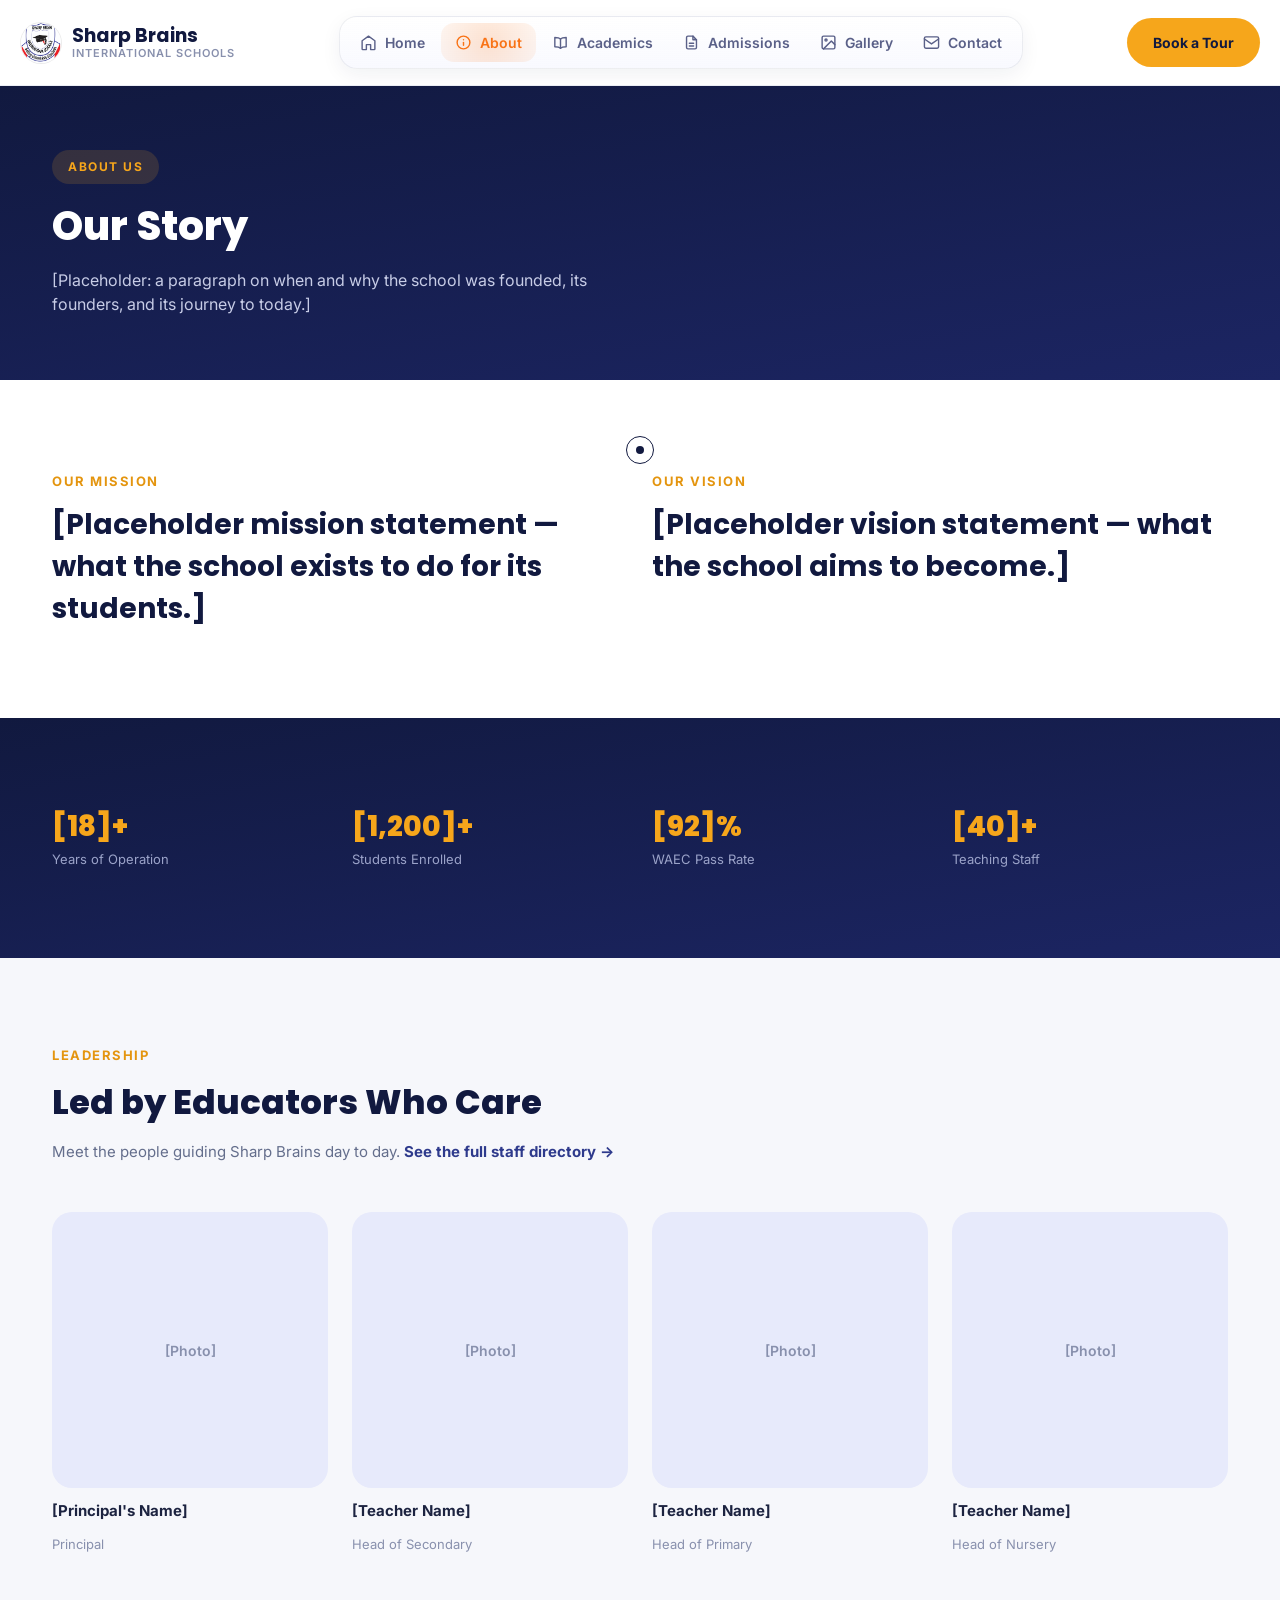
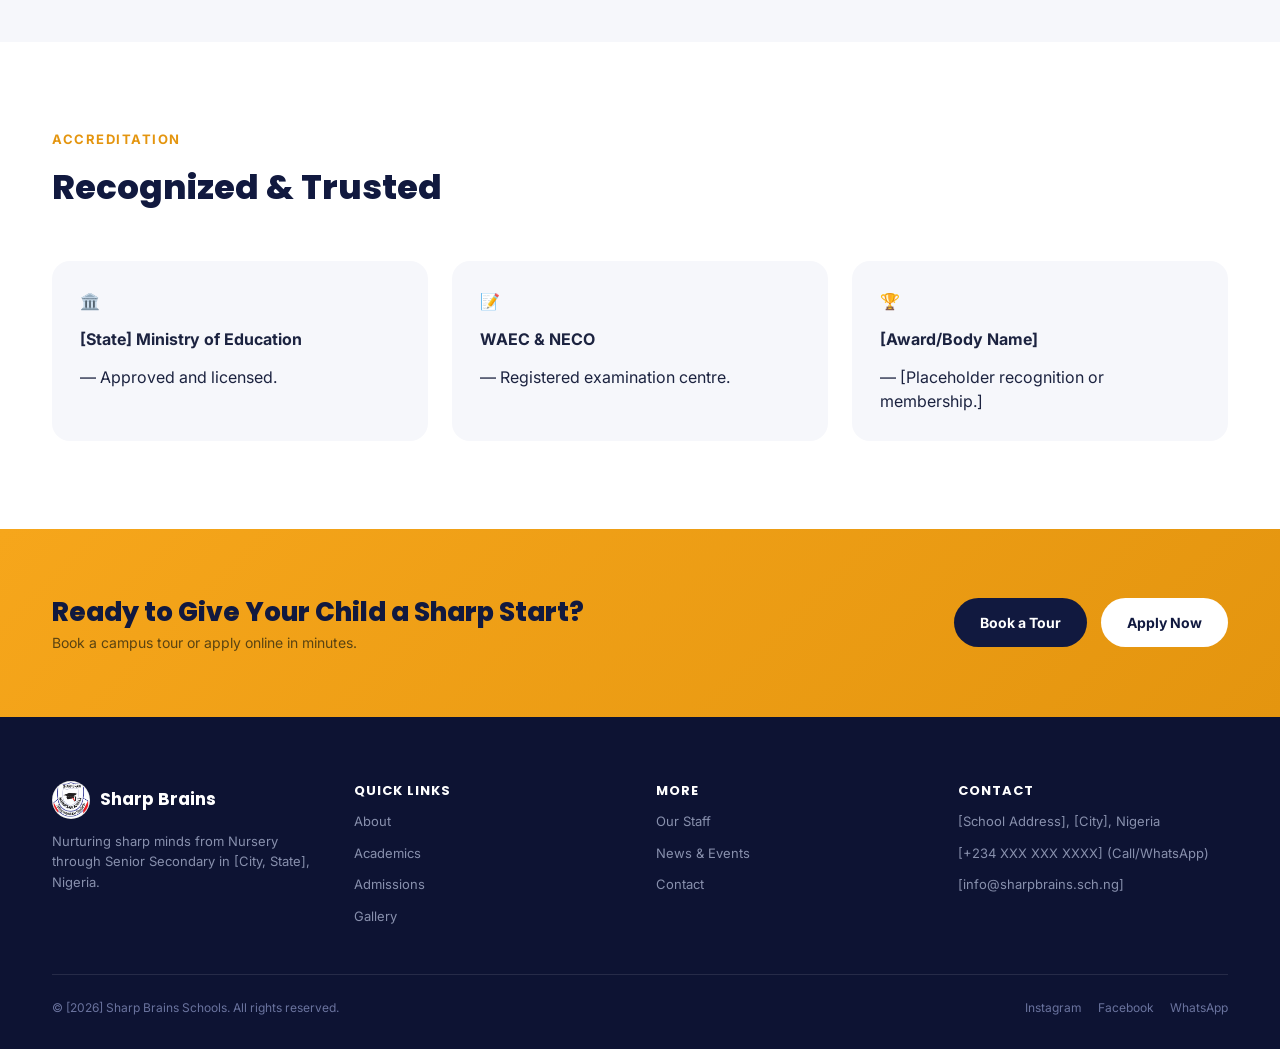
==== about.html @ 054ad172 "Add site-wide custom cursor follower (dot + lagging ring that grows over links/buttons/images/inputs" ====
<!doctype html>
<html lang="en">
<head>
<meta charset="utf-8">
<meta name="viewport" content="width=device-width, initial-scale=1">
<title>About Us | Sharp Brains Schools</title>
<meta name="description" content="The story, mission, and leadership of Sharp Brains Schools.">
<link rel="preconnect" href="https://fonts.googleapis.com">
<link rel="stylesheet" href="https://fonts.googleapis.com/css2?family=Poppins:wght@600;700;800&family=Inter:wght@400;500;600;700&display=swap">
<link rel="stylesheet" href="assets/styles.css">
</head>
<body>
<header class="site-header">
  <div class="container nav-row">
    <a href="index.html" class="brand">
      <img src="assets/logo.jpg" alt="Sharp Brain International Schools logo" class="brand-mark">
      <div class="brand-text">
        <span class="name">Sharp Brains</span>
        <span class="sub">INTERNATIONAL SCHOOLS</span>
      </div>
    </a>
    <button class="nav-toggle" aria-label="Toggle menu">&#9776;</button>
    <nav class="nav-links glow-nav">
        <a href="index.html" class="glow-link" style="--glow:radial-gradient(circle, #3B82F633 0%, #3B82F614 50%, transparent 100%);--accent:#3B82F6;"><svg class="nav-icon" viewBox="0 0 24 24" fill="none" stroke="currentColor" stroke-width="2" stroke-linecap="round" stroke-linejoin="round"><path d="M3 9.5 12 3l9 6.5V21a1 1 0 0 1-1 1h-5v-7H9v7H4a1 1 0 0 1-1-1V9.5Z"/></svg><span>Home</span></a>
        <a href="about.html" class="glow-link active" style="--glow:radial-gradient(circle, #F9731633 0%, #F9731614 50%, transparent 100%);--accent:#F97316;"><svg class="nav-icon" viewBox="0 0 24 24" fill="none" stroke="currentColor" stroke-width="2" stroke-linecap="round" stroke-linejoin="round"><circle cx="12" cy="12" r="9"/><path d="M12 16v-4"/><path d="M12 8h.01"/></svg><span>About</span></a>
        <a href="academics.html" class="glow-link" style="--glow:radial-gradient(circle, #22C55E33 0%, #22C55E14 50%, transparent 100%);--accent:#22C55E;"><svg class="nav-icon" viewBox="0 0 24 24" fill="none" stroke="currentColor" stroke-width="2" stroke-linecap="round" stroke-linejoin="round"><path d="M12 7c-2-2-5-2-8-2v13c3 0 6 0 8 2 2-2 5-2 8-2V5c-3 0-6 0-8 2Z"/><path d="M12 7v13"/></svg><span>Academics</span></a>
        <a href="admissions.html" class="glow-link" style="--glow:radial-gradient(circle, #EF444433 0%, #EF444414 50%, transparent 100%);--accent:#EF4444;"><svg class="nav-icon" viewBox="0 0 24 24" fill="none" stroke="currentColor" stroke-width="2" stroke-linecap="round" stroke-linejoin="round"><path d="M14 3H7a2 2 0 0 0-2 2v14a2 2 0 0 0 2 2h10a2 2 0 0 0 2-2V8l-5-5Z"/><path d="M14 3v5h5"/><path d="M9 13h6"/><path d="M9 17h6"/></svg><span>Admissions</span></a>
        <a href="gallery.html" class="glow-link" style="--glow:radial-gradient(circle, #8B5CF633 0%, #8B5CF614 50%, transparent 100%);--accent:#8B5CF6;"><svg class="nav-icon" viewBox="0 0 24 24" fill="none" stroke="currentColor" stroke-width="2" stroke-linecap="round" stroke-linejoin="round"><rect x="3" y="3" width="18" height="18" rx="2"/><circle cx="8.5" cy="8.5" r="1.5"/><path d="m21 15-5-5L5 21"/></svg><span>Gallery</span></a>
        <a href="contact.html" class="glow-link" style="--glow:radial-gradient(circle, #06B6D433 0%, #06B6D414 50%, transparent 100%);--accent:#06B6D4;"><svg class="nav-icon" viewBox="0 0 24 24" fill="none" stroke="currentColor" stroke-width="2" stroke-linecap="round" stroke-linejoin="round"><rect x="2" y="4" width="20" height="16" rx="2"/><path d="m2 7 10 7 10-7"/></svg><span>Contact</span></a>
    </nav>
    <a href="admissions.html" class="btn btn-amber">Book a Tour</a>
  </div>
</header>

<section class="page-banner">
  <div class="container">
    <span class="eyebrow">ABOUT US</span>
    <h1 style="color:#fff;font-size:40px;font-weight:800;padding-top:12px;">Our Story</h1>
    <p style="color:#C7CCE6;max-width:560px;padding-top:12px;font-size:16px;">[Placeholder: a paragraph on when and why the school was founded, its founders, and its journey to today.]</p>
  </div>
</section>

<section class="section">
  <div class="container grid grid-2">
    <div>
      <span class="eyebrow-dark">OUR MISSION</span>
      <h2 style="font-size:28px;padding-top:12px;">[Placeholder mission statement &mdash; what the school exists to do for its students.]</h2>
    </div>
    <div>
      <span class="eyebrow-dark">OUR VISION</span>
      <h2 style="font-size:28px;padding-top:12px;">[Placeholder vision statement &mdash; what the school aims to become.]</h2>
    </div>
  </div>
</section>

<section class="section section-dark">
  <div class="container grid grid-4">
    <div class="stat"><span class="num">[18]+</span><span class="label">Years of Operation</span></div>
    <div class="stat"><span class="num">[1,200]+</span><span class="label">Students Enrolled</span></div>
    <div class="stat"><span class="num">[92]%</span><span class="label">WAEC Pass Rate</span></div>
    <div class="stat"><span class="num">[40]+</span><span class="label">Teaching Staff</span></div>
  </div>
</section>

<section class="section section-alt">
  <div class="container">
    <div class="section-head">
      <span class="eyebrow-dark">LEADERSHIP</span>
      <h2>Led by Educators Who Care</h2>
      <p class="muted">Meet the people guiding Sharp Brains day to day. <a href="staff.html" style="color:var(--indigo);font-weight:700;">See the full staff directory &rarr;</a></p>
    </div>
    <div class="grid grid-4">
      <div style="display:flex;flex-direction:column;gap:12px;">
        <div class="placeholder-block light" style="aspect-ratio:1/1;">[Photo]</div>
        <p style="font-weight:700;font-size:15px;">[Principal's Name]</p>
        <p style="font-size:13px;color:var(--muted-2);">Principal</p>
      </div>
      <div style="display:flex;flex-direction:column;gap:12px;">
        <div class="placeholder-block light" style="aspect-ratio:1/1;">[Photo]</div>
        <p style="font-weight:700;font-size:15px;">[Teacher Name]</p>
        <p style="font-size:13px;color:var(--muted-2);">Head of Secondary</p>
      </div>
      <div style="display:flex;flex-direction:column;gap:12px;">
        <div class="placeholder-block light" style="aspect-ratio:1/1;">[Photo]</div>
        <p style="font-weight:700;font-size:15px;">[Teacher Name]</p>
        <p style="font-size:13px;color:var(--muted-2);">Head of Primary</p>
      </div>
      <div style="display:flex;flex-direction:column;gap:12px;">
        <div class="placeholder-block light" style="aspect-ratio:1/1;">[Photo]</div>
        <p style="font-weight:700;font-size:15px;">[Teacher Name]</p>
        <p style="font-size:13px;color:var(--muted-2);">Head of Nursery</p>
      </div>
    </div>
  </div>
</section>

<section class="section">
  <div class="container">
    <div class="section-head">
      <span class="eyebrow-dark">ACCREDITATION</span>
      <h2>Recognized &amp; Trusted</h2>
    </div>
    <div class="grid grid-3">
      <div class="card sm">&#127963;&#65039; <strong>[State] Ministry of Education</strong> &mdash; Approved and licensed.</div>
      <div class="card sm">&#128221; <strong>WAEC &amp; NECO</strong> &mdash; Registered examination centre.</div>
      <div class="card sm">&#127942; <strong>[Award/Body Name]</strong> &mdash; [Placeholder recognition or membership.]</div>
    </div>
  </div>
</section>
<section class="cta-band">
  <div class="container cta-band-inner">
    <div>
      <h2>Ready to Give Your Child a Sharp Start?</h2>
      <p>Book a campus tour or apply online in minutes.</p>
    </div>
    <div class="cta-buttons">
      <a href="contact.html" class="btn btn-navy">Book a Tour</a>
      <a href="admissions.html" class="btn btn-white">Apply Now</a>
    </div>
  </div>
</section>

<footer class="site-footer">
  <div class="container">
    <div class="footer-cols">
      <div class="footer-col">
        <div class="brand">
          <img src="assets/logo.jpg" alt="Sharp Brain International Schools logo" class="brand-mark" style="width:38px;height:38px;">
          <span style="font-family:'Poppins';font-weight:700;font-size:17px;color:#fff;">Sharp Brains</span>
        </div>
        <p style="font-size:13px;line-height:1.6;color:#8890AD;">Nurturing sharp minds from Nursery through Senior Secondary in [City, State], Nigeria.</p>
      </div>
      <div class="footer-col">
        <h4>QUICK LINKS</h4>
        <a href="about.html">About</a>
        <a href="academics.html">Academics</a>
        <a href="admissions.html">Admissions</a>
        <a href="gallery.html">Gallery</a>
      </div>
      <div class="footer-col">
        <h4>MORE</h4>
        <a href="staff.html">Our Staff</a>
        <a href="news.html">News &amp; Events</a>
        <a href="contact.html">Contact</a>
      </div>
      <div class="footer-col">
        <h4>CONTACT</h4>
        <span>[School Address], [City], Nigeria</span>
        <span>[+234 XXX XXX XXXX] (Call/WhatsApp)</span>
        <span>[info@sharpbrains.sch.ng]</span>
      </div>
    </div>
    <div class="footer-bottom">
      <span>&copy; [2026] Sharp Brains Schools. All rights reserved.</span>
      <div class="social-row">
        <span>Instagram</span>
        <span>Facebook</span>
        <span>WhatsApp</span>
      </div>
    </div>
  </div>
</footer>
<script src="assets/main.js"></script>
<script src="assets/cursor-follower.js"></script>
</body>
</html>
---- assets/styles.css ----
/* Sharp Brains Schools — shared styles */

:root {
  --navy: #11193F;
  --navy-2: #1C2563;
  --indigo: #2E3A8C;
  --indigo-light: #3F4FB0;
  --amber: #F6A61B;
  --amber-dark: #E4950F;
  --bg: #FFFFFF;
  --bg-alt: #F6F7FB;
  --border: #ECEEF5;
  --text: #1C2340;
  --muted: #646E8C;
  --muted-2: #8890AD;
  --radius: 18px;
}

* { box-sizing: border-box; }

body {
  margin: 0;
  font-family: 'Inter', system-ui, -apple-system, sans-serif;
  color: var(--text);
  background: var(--bg);
  line-height: 1.5;
}

h1, h2, h3, h4 {
  font-family: 'Poppins', system-ui, sans-serif;
  margin: 0;
  color: var(--navy);
}

a { text-decoration: none; color: inherit; }
img { max-width: 100%; display: block; }
p { margin: 0; }
ul { margin: 0; padding: 0; list-style: none; }

.container {
  max-width: 1240px;
  margin: 0 auto;
  padding: 0 32px;
}

/* ---------- Header / Nav ---------- */

.site-header {
  position: sticky;
  top: 0;
  z-index: 50;
  background: rgba(255,255,255,0.97);
  backdrop-filter: blur(6px);
  border-bottom: 1px solid var(--border);
}

.nav-row {
  display: flex;
  align-items: center;
  justify-content: space-between;
  gap: 24px;
  padding: 16px 0;
  flex-wrap: wrap;
}

.brand { display: flex; align-items: center; gap: 10px; }

.brand-mark {
  width: 42px; height: 42px; border-radius: 50%;
  background: #fff;
  display: flex; align-items: center; justify-content: center;
  color: #fff; font-family: 'Poppins'; font-weight: 800; font-size: 17px;
  flex-shrink: 0;
  object-fit: cover;
  border: 1px solid rgba(0,0,0,0.08);
}

.brand-text { display: flex; flex-direction: column; line-height: 1.1; }
.brand-text .name { font-family: 'Poppins'; font-weight: 700; font-size: 19px; color: var(--navy); }
.brand-text .sub { font-size: 11px; letter-spacing: 1px; color: var(--muted-2); font-weight: 600; }

.nav-links { display: flex; gap: 24px; flex-wrap: wrap; }

/* ---------- Glow nav menu ---------- */

.glow-nav {
  gap: 2px;
  padding: 6px;
  border-radius: 18px;
  background: linear-gradient(180deg, rgba(255,255,255,0.9), rgba(246,247,255,0.7));
  border: 1px solid rgba(23,28,64,0.07);
  box-shadow: 0 6px 20px rgba(23,28,64,0.06);
}

.glow-link {
  position: relative;
  display: flex;
  align-items: center;
  gap: 8px;
  padding: 9px 14px;
  border-radius: 13px;
  font-weight: 600;
  font-size: 14px;
  color: #5A6088;
  text-decoration: none;
  overflow: hidden;
  isolation: isolate;
  transition: color 0.3s ease;
}

.glow-link .nav-icon {
  width: 17px;
  height: 17px;
  flex-shrink: 0;
  transition: color 0.3s ease;
}

.glow-link::before {
  content: "";
  position: absolute;
  inset: -40%;
  z-index: -1;
  background: var(--glow);
  opacity: 0;
  transform: scale(0.6);
  border-radius: inherit;
  transition: opacity 0.4s cubic-bezier(0.4, 0, 0.2, 1), transform 0.4s cubic-bezier(0.4, 0, 0.2, 1);
}

.glow-link:hover,
.glow-link.active { color: var(--accent); }
.glow-link:hover::before,
.glow-link.active::before { opacity: 1; transform: scale(1); }

.nav-toggle { display: none; }

/* ---------- Buttons ---------- */

.btn {
  display: inline-flex; align-items: center; justify-content: center;
  padding: 14px 26px; border-radius: 999px; font-weight: 700; font-size: 14px;
  white-space: nowrap; border: none; cursor: pointer; font-family: 'Inter';
}
.btn-amber { background: var(--amber); color: var(--navy); }
.btn-amber:hover { background: var(--amber-dark); }
.btn-navy { background: var(--navy); color: #fff; }
.btn-navy:hover { background: var(--navy-2); }
.btn-white { background: #fff; color: var(--navy); }
.btn-outline-light { border: 1px solid rgba(255,255,255,0.3); color: #fff; }
.btn-outline-light:hover { background: rgba(255,255,255,0.12); }
.btn-sm { padding: 10px 20px; font-size: 13px; }

/* ---------- Hero / page banners ---------- */

.hero {
  background: linear-gradient(170deg, var(--navy) 0%, var(--navy-2) 65%, #22296E 100%);
  color: #fff;
  padding: 88px 0 64px;
}

.page-banner {
  background: linear-gradient(170deg, var(--navy) 0%, var(--navy-2) 100%);
  color: #fff;
  padding: 64px 0;
}

.eyebrow {
  display: inline-flex; width: fit-content; padding: 8px 16px; border-radius: 999px;
  background: rgba(246,166,27,0.15); color: var(--amber); font-weight: 700;
  font-size: 12px; letter-spacing: 1.5px;
}

.eyebrow-dark {
  font-weight: 700; font-size: 13px; letter-spacing: 1.5px; color: var(--amber-dark);
  display: inline-block;
}

.hero-flex { display: flex; flex-wrap: wrap; gap: 56px; align-items: center; }
.hero-copy { flex: 1 1 480px; min-width: 0; display: flex; flex-direction: column; gap: 22px; }
.hero-art { flex: 1 1 420px; min-width: 280px; display: flex; align-items: center; justify-content: center; }

.stat-row { display: flex; gap: 40px; flex-wrap: wrap; padding-top: 12px; }
.stat { display: flex; flex-direction: column; gap: 2px; }
.stat .num { font-family: 'Poppins'; font-weight: 800; font-size: 28px; color: var(--amber); }
.stat .label { font-size: 13px; color: #9BA3C9; }
.stat.on-light .num { color: var(--navy); }
.stat.on-light .label { color: var(--muted); }

.placeholder-block {
  display: flex; align-items: center; justify-content: center;
  color: rgba(255,255,255,0.65); font-weight: 600; font-size: 14px;
  background: linear-gradient(135deg, var(--indigo), var(--indigo-light));
  border: 1px solid rgba(255,255,255,0.15); border-radius: 20px;
}
.placeholder-block.light {
  background: #E7EAFB; color: var(--muted-2); border: none;
}

/* ---------- Sections ---------- */

.section { padding: 88px 0; }
.section-sm { padding: 56px 0; }
.section-alt { background: var(--bg-alt); }
.section-dark { background: linear-gradient(170deg, var(--navy), var(--navy-2)); color: #fff; }
.section-dark h2 { color: #fff; }
.section-dark .muted { color: #9BA3C9; }

.section-head { display: flex; flex-direction: column; gap: 12px; max-width: 640px; margin-bottom: 48px; }
.section-head.center { margin-left: auto; margin-right: auto; text-align: center; align-items: center; max-width: 640px; }
.section-head h2 { font-size: 34px; font-weight: 800; }
.muted { color: var(--muted); font-size: 15px; line-height: 1.6; }

/* ---------- Grids & cards ---------- */

.grid { display: grid; gap: 24px; }
.grid-2 { grid-template-columns: repeat(2, minmax(0, 1fr)); }
.grid-3 { grid-template-columns: repeat(3, minmax(0, 1fr)); }
.grid-4 { grid-template-columns: repeat(4, minmax(0, 1fr)); }

.card {
  background: #fff; border-radius: 20px; padding: 32px;
  display: flex; flex-direction: column; gap: 14px;
  border: 1px solid var(--border); transition: all 0.2s;
}
.card:hover { transform: translateY(-4px); box-shadow: 0 16px 32px rgba(17,25,63,0.1); }
.card.sm { padding: 28px; border-radius: 18px; border: none; background: var(--bg-alt); }
.card-icon {
  width: 48px; height: 48px; border-radius: 12px;
  display: flex; align-items: center; justify-content: center; font-size: 22px;
}

.tag {
  background: var(--bg-alt); padding: 8px 16px; border-radius: 999px;
  font-size: 13px; font-weight: 600; color: #353D5C; display: inline-block;
}

.pill-row { display: flex; flex-wrap: wrap; gap: 10px; padding-top: 8px; }

.stream-row {
  display: flex; gap: 14px; align-items: flex-start; border: 1px solid var(--border);
  border-radius: 14px; padding: 16px 18px;
}

/* ---------- Testimonials ---------- */

.stars { color: var(--amber); font-size: 18px; letter-spacing: 2px; }

/* ---------- Gallery ---------- */

.gallery-item { aspect-ratio: 1/1; border-radius: 14px; }

.video-card {
  border-radius: 16px;
  overflow: hidden;
  background: #000;
}
.video-card video {
  width: 100%;
  display: block;
  max-height: 460px;
  background: #000;
}

/* ---------- Forms ---------- */

.field { display: flex; flex-direction: column; gap: 6px; }
.field label { font-size: 13px; font-weight: 600; color: #353D5C; }
.field input, .field select, .field textarea {
  padding: 12px 14px; border-radius: 10px; border: 1px solid var(--border);
  font-family: 'Inter'; font-size: 14px; color: var(--text); background: #fff;
}
.field textarea { resize: vertical; min-height: 110px; }

/* ---------- Footer ---------- */

.site-footer { background: #0D1333; color: #C7CCE6; padding: 64px 0 32px; }
.site-footer h4 { font-size: 13px; font-weight: 700; letter-spacing: 1px; color: #fff; }
.site-footer a, .site-footer span { font-size: 13px; color: var(--muted-2); }
.footer-cols { display: grid; grid-template-columns: repeat(4, minmax(0, 1fr)); gap: 32px; }
.footer-col { display: flex; flex-direction: column; gap: 12px; }
.footer-bottom {
  border-top: 1px solid rgba(255,255,255,0.1); padding-top: 24px; margin-top: 48px;
  display: flex; flex-wrap: wrap; gap: 16px; justify-content: space-between;
}
.footer-bottom span { font-size: 12px; color: #6A739E; }
.social-row { display: flex; gap: 16px; }

/* ---------- Final CTA band ---------- */

.cta-band {
  background: linear-gradient(135deg, var(--amber), var(--amber-dark));
  padding: 64px 0;
}
.cta-band-inner { display: flex; flex-wrap: wrap; gap: 24px; align-items: center; justify-content: space-between; }
.cta-band h2 { font-size: 26px; font-weight: 800; color: var(--navy); }
.cta-band p { font-size: 14px; color: #5A4312; }
.cta-buttons { display: flex; gap: 14px; flex-wrap: wrap; }

/* ---------- Cursor follower (dot + lagging ring) ---------- */

@media (hover: hover) and (pointer: fine) {
  body.has-cursor-follower { cursor: none; }
  body.has-cursor-follower a,
  body.has-cursor-follower button,
  body.has-cursor-follower input,
  body.has-cursor-follower textarea,
  body.has-cursor-follower select { cursor: none; }
}

.cursor-follower { position: fixed; inset: 0; z-index: 9999; pointer-events: none; }
.cursor-dot {
  position: absolute; top: 0; left: 0;
  width: 8px; height: 8px; border-radius: 50%;
  background: var(--navy);
  transform: translate(-50%, -50%);
  will-change: left, top;
}
.cursor-ring {
  position: absolute; top: 0; left: 0;
  width: 28px; height: 28px; border-radius: 50%;
  border: 1.5px solid var(--navy);
  transform: translate(-50%, -50%);
  transition: width 0.3s, height 0.3s, border-color 0.3s;
  will-change: left, top;
}
.cursor-follower.is-hovering .cursor-ring { width: 44px; height: 44px; border-color: var(--amber); }

/* ---------- Liquid glass FAQ accordion (CSS port of a WebGL "water" component) ---------- */

.liquid-faq {
  --f-tint: rgba(255,255,255,0.6);
  --f-fg: var(--navy);
  --f-soft: var(--muted);
  --f-line: var(--border);
  position: relative;
  padding: 8px;
  border-radius: 28px;
  isolation: isolate;
}
.liquid-faq[data-tone="dark"] { --f-tint: rgba(17,25,63,0.45); --f-fg: #fff; --f-soft: #C7CCE6; --f-line: rgba(255,255,255,0.12); }

.liquid-faq::before {
  content: "";
  position: absolute; inset: 0; z-index: -2; border-radius: inherit;
  background: var(--f-tint);
  backdrop-filter: blur(14px) saturate(1.2);
  -webkit-backdrop-filter: blur(14px) saturate(1.2);
  box-shadow: inset 0 1px 1px rgba(255,255,255,0.8), inset 0 0 0 1px rgba(255,255,255,0.4),
    0 18px 44px -20px rgba(17,25,63,0.25), 0 2px 6px rgba(17,25,63,0.06);
}

.lf-pool {
  display: block;
  position: absolute; left: 8px; right: 8px; top: 0;
  height: 0; opacity: 0;
  border-radius: 20px; z-index: -1; pointer-events: none;
  transition: transform 0.5s cubic-bezier(0.3,1.3,0.4,1), height 0.5s cubic-bezier(0.25,0.9,0.3,1), opacity 0.35s;
  background: radial-gradient(120% 90% at 30% 0%, rgba(255,255,255,0.9), rgba(255,255,255,0) 55%), rgba(246,166,27,0.14);
  box-shadow: inset 0 1px 1px rgba(255,255,255,0.95), inset 0 -2px 8px rgba(246,166,27,0.25),
    inset 0 0 0 1px rgba(255,255,255,0.6), 0 8px 20px -10px rgba(228,149,15,0.35);
}

.lf-item { position: relative; z-index: 1; }
.lf-item + .lf-item::before { content: ""; position: absolute; left: 22px; right: 22px; top: 0; height: 1px; background: var(--f-line); transition: opacity 0.3s; }
.lf-item.is-open::before, .lf-item.is-open + .lf-item::before { opacity: 0; }

.lf-h { margin: 0; font: inherit; }
.lf-q {
  all: unset; box-sizing: border-box; display: flex; align-items: center; gap: 16px;
  width: 100%; min-height: 58px; padding: 14px 14px 14px 22px; border-radius: 20px; cursor: pointer;
  color: var(--f-fg); font-weight: 600; font-size: 15px; line-height: 1.35;
}
.lf-q:focus-visible { outline: 2px solid var(--amber); outline-offset: -2px; }
.lf-qt { flex: 1; min-width: 0; }

.lf-ico {
  position: relative; flex: none; width: 28px; height: 28px; border-radius: 50%; color: var(--navy);
  background: radial-gradient(120% 120% at 30% 15%, rgba(255,255,255,0.95), rgba(255,255,255,0) 60%), #fff;
  box-shadow: inset 0 1px 1px rgba(255,255,255,0.95), inset 0 0 0 1px rgba(17,25,63,0.07), 0 3px 8px -3px rgba(17,25,63,0.3);
  transition: transform 0.55s cubic-bezier(0.3,1.6,0.5,1), background 0.3s ease;
}
.lf-ico::before, .lf-ico::after {
  content: ""; position: absolute; left: 50%; top: 50%; width: 11px; height: 1.8px;
  margin: -0.9px 0 0 -5.5px; border-radius: 2px; background: currentColor;
  transition: transform 0.45s cubic-bezier(0.3,1.6,0.5,1);
}
.lf-ico::after { transform: rotate(90deg); }
.lf-item.is-open .lf-ico { transform: rotate(180deg); background: var(--amber); color: var(--navy); }
.lf-item.is-open .lf-ico::after { transform: rotate(90deg) scaleX(0); }
.lf-ico.lf-drip { animation: lfDrip 0.7s cubic-bezier(0.4,0,0.3,1); }
@keyframes lfDrip {
  0% { transform: translateY(0) scale(1); }
  25% { transform: translateY(-5px) scale(0.9,1.1); }
  50% { transform: translateY(2px) scale(1.18,0.84); }
  72% { transform: translateY(-1px) scale(0.96,1.04); }
  100% { transform: translateY(0) scale(1); }
}
.lf-item.is-open .lf-ico.lf-drip { animation: lfDripOpen 0.7s cubic-bezier(0.4,0,0.3,1); }
@keyframes lfDripOpen {
  0% { transform: rotate(180deg) translateY(0) scale(1); }
  25% { transform: rotate(180deg) translateY(-5px) scale(0.9,1.1); }
  50% { transform: rotate(180deg) translateY(2px) scale(1.18,0.84); }
  72% { transform: rotate(180deg) translateY(-1px) scale(0.96,1.04); }
  100% { transform: rotate(180deg) translateY(0) scale(1); }
}

.lf-panel { display: grid; grid-template-rows: 0fr; transition: grid-template-rows 0.5s cubic-bezier(0.25,0.9,0.3,1); }
.lf-item.is-open .lf-panel { grid-template-rows: 1fr; }
.lf-inner { min-height: 0; overflow: hidden; }
.lf-a {
  padding: 0 64px 22px 22px; color: var(--f-soft); font-size: 14px; line-height: 1.62;
  opacity: 0; transform: translateY(-6px); transition: opacity 0.25s, transform 0.4s;
}
.lf-item.is-open .lf-a { opacity: 1; transform: none; transition: opacity 0.4s 0.1s, transform 0.5s 0.06s cubic-bezier(0.25,0.9,0.3,1); }

@media (max-width: 520px) {
  .lf-q { padding-left: 18px; font-size: 14.5px; }
  .lf-a { padding: 0 18px 20px 18px; }
}
@media (prefers-reduced-motion: reduce) {
  .lf-panel, .lf-inner, .lf-a, .lf-ico, .lf-ico::before, .lf-ico::after, .lf-pool, .lf-item::before { transition: none !important; animation: none !important; }
}

/* ---------- Notched project card (image cover with a cut-out arrow corner) ---------- */

.notch-card {
  display: block;
  text-decoration: none;
  color: inherit;
  outline: none;
}
.notch-card:focus-visible { outline: 2px solid var(--amber); outline-offset: 6px; border-radius: 28px; }

.notch-cover {
  position: relative;
  aspect-ratio: 4 / 3;
  overflow: hidden;
  border-radius: 28px;
  background: var(--bg-alt);
}
.notch-cover img {
  position: absolute; inset: 0; width: 100%; height: 100%; object-fit: cover;
  transition: transform 0.5s ease;
}
.notch-card:hover .notch-cover img, .notch-card:focus-visible .notch-cover img { transform: scale(1.05); }

.notch-badge { position: absolute; inset-inline: 0; top: 14px; display: flex; justify-content: center; pointer-events: none; }
.notch-badge span {
  background: rgba(0,0,0,0.35); border: 1px solid rgba(255,255,255,0.4); color: #fff;
  font-size: 11px; font-weight: 600; padding: 5px 12px; border-radius: 999px; backdrop-filter: blur(6px);
}

.notch-cut { position: absolute; bottom: 0; right: 0; width: 80px; height: 80px; border-top-left-radius: 48px; background: #fff; }
.notch-fillet { position: absolute; width: 28px; height: 28px; }
.notch-fillet.a { bottom: 80px; right: 0; background: radial-gradient(circle at top left, transparent 27.5px, #fff 28px); }
.notch-fillet.b { bottom: 0; right: 80px; background: radial-gradient(circle at top left, transparent 27.5px, #fff 28px); }

.notch-arrow {
  position: absolute; bottom: 0; right: 0; width: 64px; height: 64px; border-radius: 50%;
  background: var(--bg-alt); color: var(--navy);
  display: flex; align-items: center; justify-content: center;
  transition: background 0.3s ease, color 0.3s ease, transform 0.3s ease;
}
.notch-arrow svg { width: 20px; height: 20px; transition: transform 0.3s ease; }
.notch-card:hover .notch-arrow, .notch-card:focus-visible .notch-arrow { background: var(--amber); color: var(--navy); transform: scale(1.06); }
.notch-card:hover .notch-arrow svg, .notch-card:focus-visible .notch-arrow svg { transform: translate(2px, -2px); }

.notch-card h3 { font-size: 20px; margin-top: 20px; }
.notch-card .notch-desc { font-size: 14px; margin-top: 8px; }
.notch-tags { display: flex; flex-wrap: wrap; gap: 8px; margin-top: 14px; }
.notch-tag { background: var(--bg-alt); padding: 5px 10px; border-radius: 6px; font-size: 10px; font-weight: 700; text-transform: uppercase; letter-spacing: 0.05em; color: #353D5C; }

/* ---------- Day timeline (scrubber + scrolling hour cards) ---------- */

.day-timeline-labels {
  display: flex; justify-content: space-between;
  font-size: 13px; font-weight: 700; color: var(--muted-2);
  padding-bottom: 10px;
}

.day-track {
  position: relative;
  height: 4px;
  background: var(--border);
  border-radius: 2px;
  margin: 0 11px 36px;
  cursor: pointer;
}

.day-track-fill {
  position: absolute; top: 0; left: 0; height: 100%;
  width: 0%;
  background: var(--amber);
  border-radius: 2px;
  pointer-events: none;
}

.day-scrubber {
  position: absolute; top: 50%; left: 0%;
  width: 22px; height: 22px;
  border-radius: 50%;
  background: var(--amber);
  border: 4px solid #fff;
  box-shadow: 0 2px 10px rgba(17,25,63,0.2), 0 0 0 1px var(--border);
  transform: translate(-50%, -50%);
  cursor: grab;
  touch-action: none;
}
.day-scrubber:active { cursor: grabbing; }

.day-cards {
  display: flex;
  gap: 20px;
  overflow-x: auto;
  scroll-snap-type: x proximity;
  padding-bottom: 14px;
  margin: 0 -4px;
  scrollbar-width: thin;
}
.day-cards::-webkit-scrollbar { height: 6px; }
.day-cards::-webkit-scrollbar-thumb { background: var(--border); border-radius: 3px; }

.day-card {
  scroll-snap-align: start;
  flex: 0 0 240px;
  background: #fff;
  border-radius: 18px;
  padding: 22px;
  border: 1px solid var(--border);
  box-shadow: 0 4px 16px rgba(20,24,60,0.05);
}
.day-card-time {
  display: flex; align-items: center; gap: 8px;
  font-size: 13px; font-weight: 700; color: var(--amber-dark);
}
.day-card-time .dot { width: 8px; height: 8px; border-radius: 50%; background: var(--amber); flex-shrink: 0; }
.day-card h3 { font-size: 18px; padding-top: 10px; }
.day-card p { font-size: 13px; padding-top: 8px; color: var(--muted); }

@media (max-width: 640px) {
  .day-card { flex-basis: 210px; }
}

/* ---------- Endless gallery (3D photo corridor) ---------- */

.endless-root {
  position: relative;
  width: 100%;
  height: 560px;
  overflow: hidden;
  background-color: #000000;
  color: #ffffff;
}

.endless-root .endless-scene {
  position: absolute;
  inset: 0;
  -webkit-perspective: 1100px;
  perspective: 1100px;
  -webkit-perspective-origin: 50% 50%;
  perspective-origin: 50% 50%;
  -webkit-transform-style: preserve-3d;
  transform-style: preserve-3d;
}

.endless-root .endless-world {
  position: absolute;
  inset: 0;
  transform: translate3d(0, 0, 0);
  -webkit-transform-style: preserve-3d;
  transform-style: preserve-3d;
}

.endless-root .endless-plane {
  position: absolute;
  top: 50%;
  left: 50%;
  border-radius: 14px;
  display: flex;
  align-items: center;
  justify-content: center;
  overflow: hidden;
  -webkit-transform-style: preserve-3d;
  transform-style: preserve-3d;
  transform-origin: 50% 50%;
  -webkit-backface-visibility: hidden;
  backface-visibility: hidden;
  will-change: transform;
}

.endless-root .endless-plane img {
  display: block;
  width: 100%;
  height: 100%;
  object-fit: cover;
  pointer-events: none;
}

.endless-root .endless-plane .ph-label {
  color: rgba(255, 255, 255, 0.55);
  font-size: 13px;
  font-weight: 600;
  letter-spacing: 0.02em;
  pointer-events: none;
}

.endless-root .endless-footer {
  position: absolute;
  bottom: 24px;
  left: 50%;
  z-index: 50;
  transform: translateX(-50%);
  color: #9BA3C9;
}

.endless-root .endless-caption {
  font-size: 13px;
  font-weight: 500;
  letter-spacing: 0.04em;
  text-align: center;
  white-space: nowrap;
}

@supports (-webkit-touch-callout: none) {
  .endless-root {
    overflow: visible;
    -webkit-clip-path: inset(0);
    clip-path: inset(0);
  }
}

@media (max-width: 640px) {
  .endless-root { height: 420px; }
}

/* ---------- Responsive ---------- */

@media (max-width: 900px) {
  .grid-4 { grid-template-columns: repeat(2, minmax(0, 1fr)); }
  .grid-3 { grid-template-columns: repeat(2, minmax(0, 1fr)); }
  .footer-cols { grid-template-columns: repeat(2, minmax(0, 1fr)); }
}

@media (max-width: 640px) {
  .grid-2, .grid-3, .grid-4 { grid-template-columns: 1fr; }
  .footer-cols { grid-template-columns: 1fr; }
  .hero h1 { font-size: 36px !important; }
  .nav-links {
    display: none;
    width: 100%; flex-direction: column; gap: 4px;
    padding-top: 12px; border-top: 1px solid var(--border); margin-top: 12px;
  }
  .nav-links.glow-nav {
    background: none; border: none; box-shadow: none; padding-top: 12px;
  }
  .glow-link { padding: 12px 14px; }
  .nav-links.open { display: flex; }
  .nav-toggle {
    display: inline-flex; align-items: center; justify-content: center;
    width: 40px; height: 40px; border-radius: 10px; border: 1px solid var(--border);
    background: #fff; font-size: 18px; cursor: pointer;
  }
}
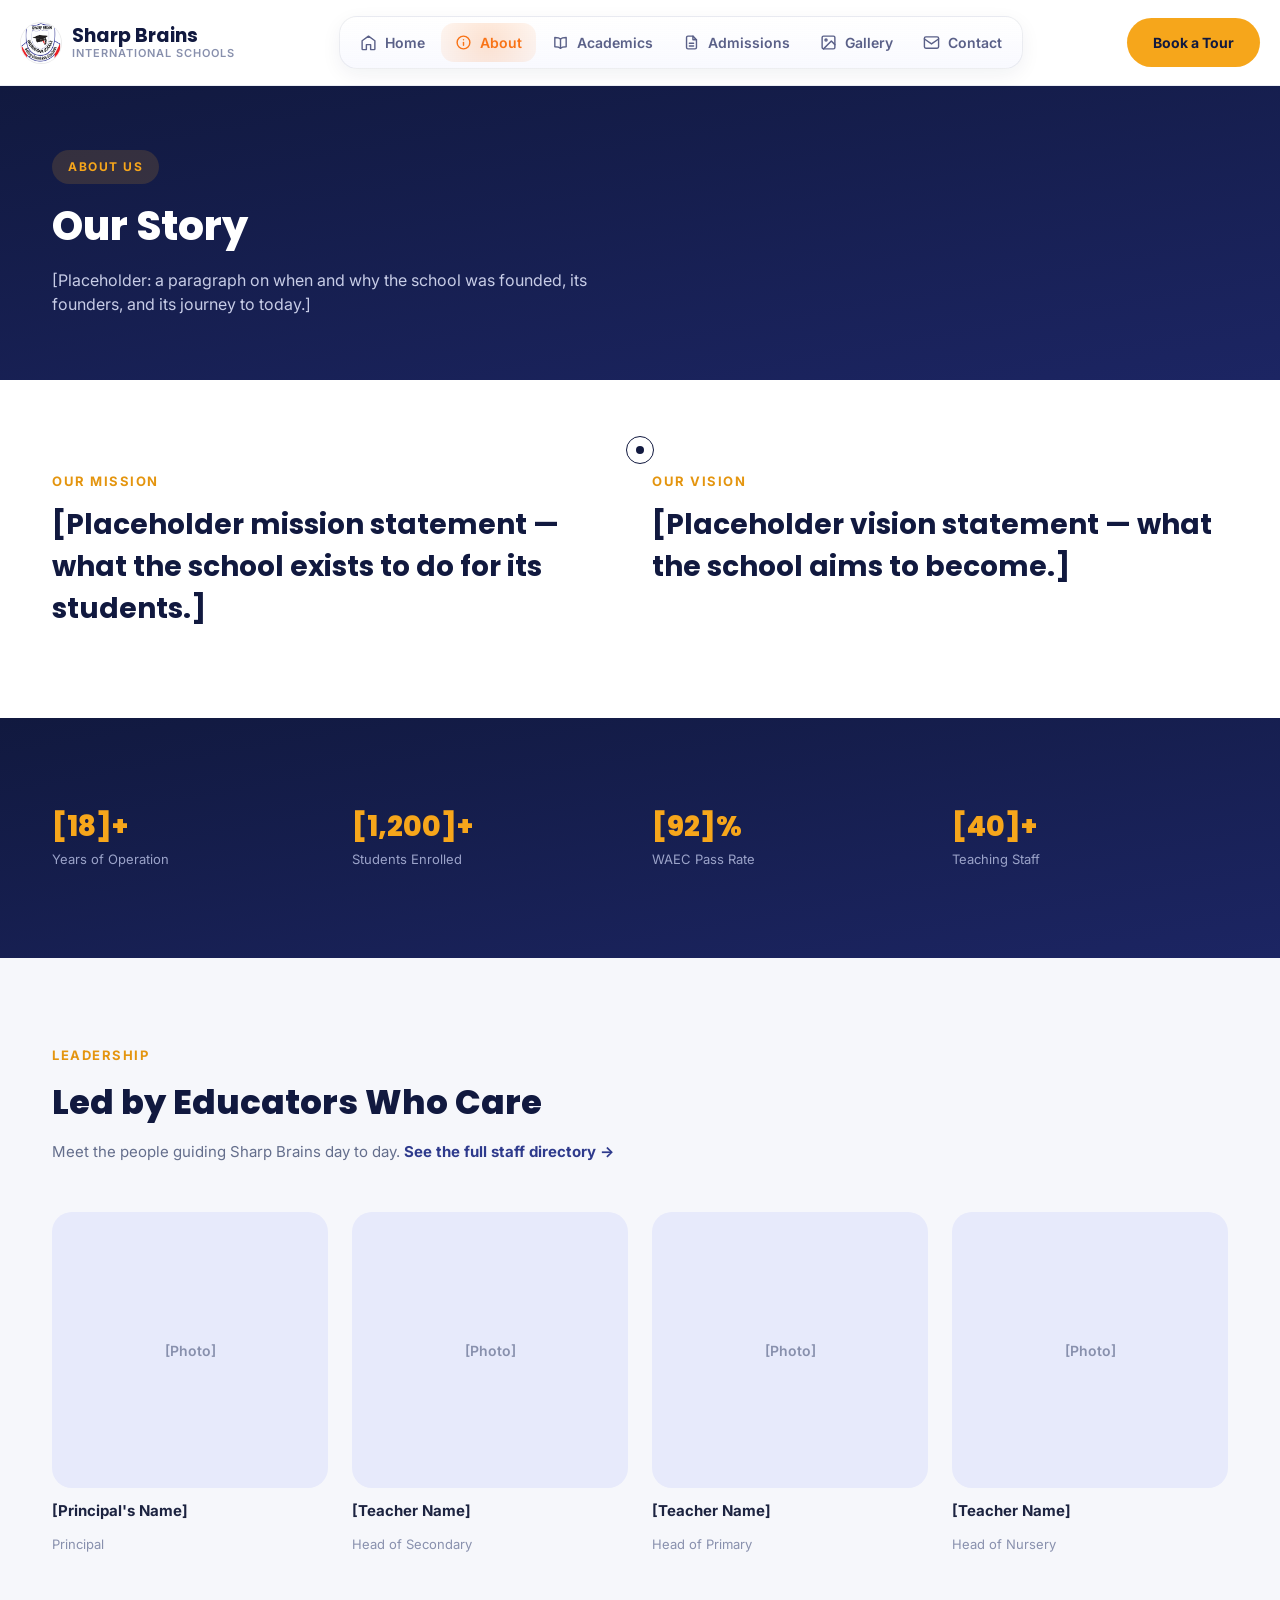
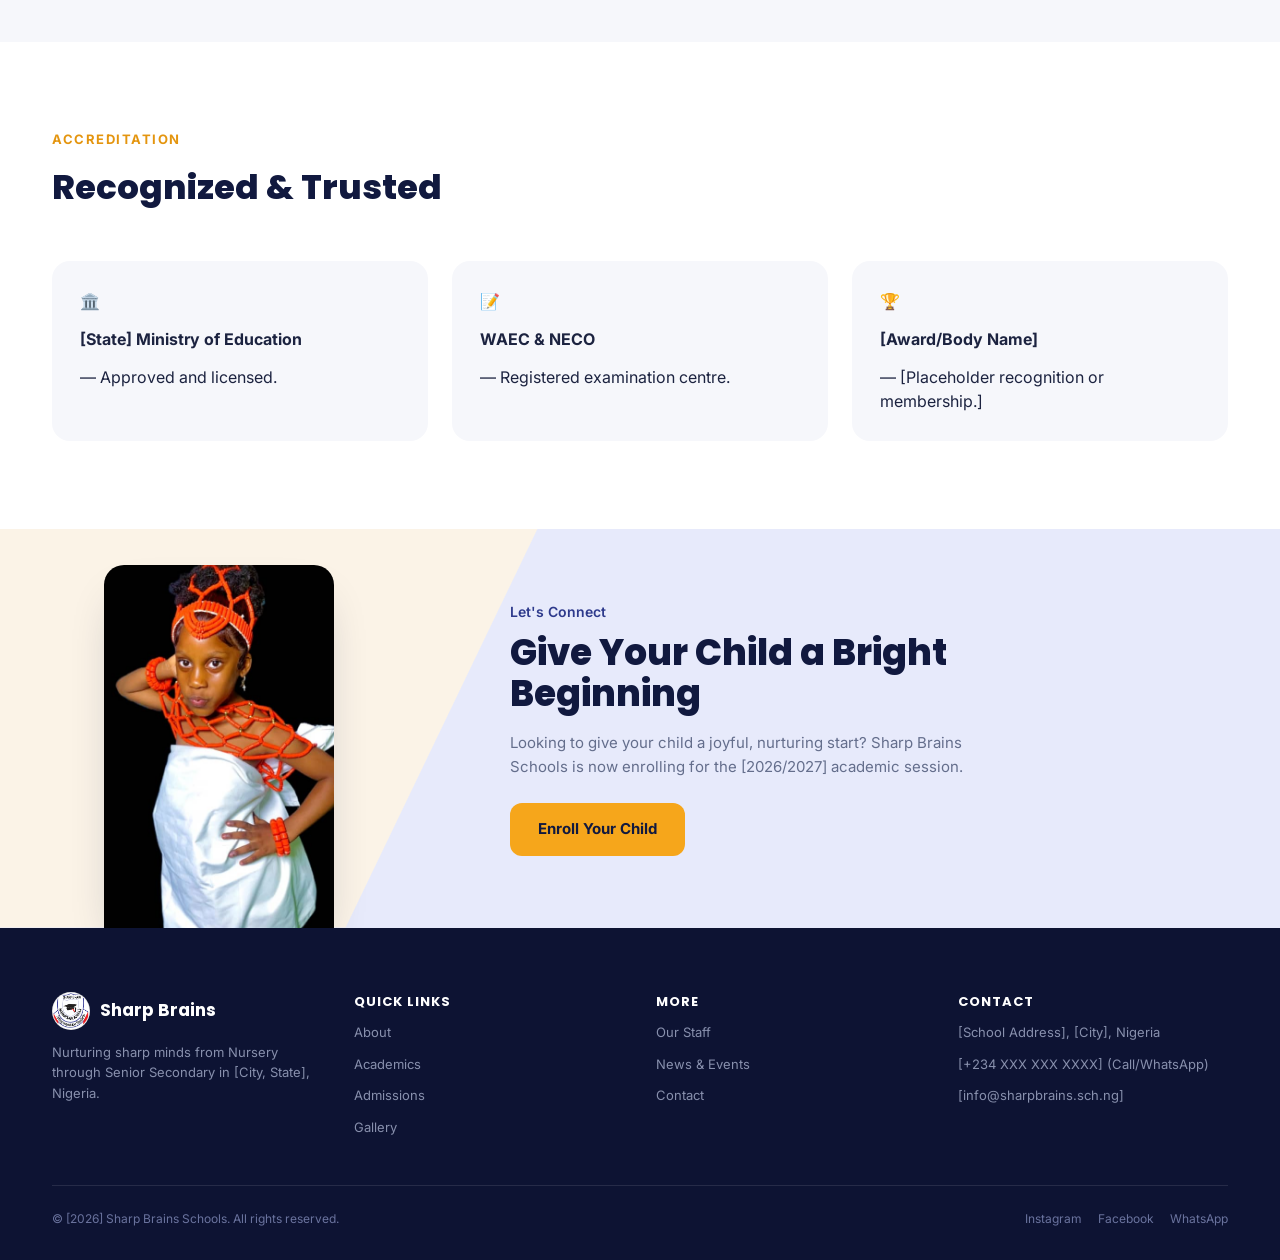
==== commit e56ac069: "Redesign the site-wide CTA band above the footer as a diagonal cream/lavender split with a pupil pho" ====
--- a/about.html
+++ b/about.html
@@ -107,15 +107,16 @@
     </div>
   </div>
 </section>
-<section class="cta-band">
-  <div class="container cta-band-inner">
-    <div>
-      <h2>Ready to Give Your Child a Sharp Start?</h2>
-      <p>Book a campus tour or apply online in minutes.</p>
-    </div>
-    <div class="cta-buttons">
-      <a href="contact.html" class="btn btn-navy">Book a Tour</a>
-      <a href="admissions.html" class="btn btn-white">Apply Now</a>
+<section class="cta-split">
+  <div class="cta-split-photo">
+    <img src="assets/gallery/culture-03-studio-girl.jpg" alt="Sharp Brains pupil">
+  </div>
+  <div class="container cta-split-inner">
+    <div class="cta-split-text">
+      <span class="cta-eyebrow">Let's Connect</span>
+      <h2>Give Your Child a Bright Beginning</h2>
+      <p>Looking to give your child a joyful, nurturing start? Sharp Brains Schools is now enrolling for the [2026/2027] academic session.</p>
+      <a href="admissions.html" class="btn-cta-orange">Enroll Your Child</a>
     </div>
   </div>
 </section>
--- a/assets/styles.css
+++ b/assets/styles.css
@@ -287,14 +287,54 @@
 
 /* ---------- Final CTA band ---------- */
 
-.cta-band {
-  background: linear-gradient(135deg, var(--amber), var(--amber-dark));
-  padding: 64px 0;
-}
-.cta-band-inner { display: flex; flex-wrap: wrap; gap: 24px; align-items: center; justify-content: space-between; }
-.cta-band h2 { font-size: 26px; font-weight: 800; color: var(--navy); }
-.cta-band p { font-size: 14px; color: #5A4312; }
-.cta-buttons { display: flex; gap: 14px; flex-wrap: wrap; }
+/* ---------- CTA split (diagonal photo + "bright beginning" banner) ---------- */
+
+.cta-split {
+  position: relative;
+  overflow: hidden;
+  background: #E7EAFB;
+  padding: 72px 0;
+  min-height: 360px;
+  display: flex;
+  align-items: center;
+}
+.cta-split::before {
+  content: "";
+  position: absolute; inset: 0; z-index: 0;
+  background: #FBF3E7;
+  clip-path: polygon(0 0, 42% 0, 27% 100%, 0 100%);
+}
+.cta-split-photo {
+  position: absolute; z-index: 2; left: max(24px, calc((100% - 1120px) / 2 + 24px));
+  bottom: 0; top: 36px;
+  width: 230px;
+}
+.cta-split-photo img {
+  width: 100%; height: 100%; object-fit: cover; border-radius: 20px 20px 0 0;
+  box-shadow: 0 24px 48px -18px rgba(17,25,63,0.3);
+}
+.cta-split-inner { position: relative; z-index: 1; }
+.cta-split-text { margin-left: 280px; max-width: 540px; }
+.cta-eyebrow { display: block; font-size: 14px; font-weight: 600; color: var(--indigo); }
+.cta-split-text h2 { font-size: 36px; font-weight: 800; color: var(--navy); line-height: 1.16; padding-top: 10px; }
+.cta-split-text p { font-size: 15px; color: var(--muted); line-height: 1.6; padding-top: 16px; max-width: 460px; }
+.btn-cta-orange {
+  display: inline-block; margin-top: 24px;
+  background: var(--amber); color: var(--navy);
+  padding: 15px 28px; border-radius: 12px;
+  font-weight: 700; font-size: 15px; text-decoration: none;
+  transition: transform 0.2s ease, background 0.2s ease;
+}
+.btn-cta-orange:hover { background: var(--amber-dark); transform: translateY(-2px); }
+
+@media (max-width: 760px) {
+  .cta-split { padding: 48px 0; }
+  .cta-split::before { clip-path: none; background: #FBF3E7; }
+  .cta-split-photo { position: static; width: 180px; height: 220px; margin: 0 auto 24px; }
+  .cta-split-text { margin-left: 0; text-align: center; }
+  .cta-split-text p { margin: 0 auto; }
+  .cta-split-text h2 { font-size: 28px; }
+}
 
 /* ---------- Cursor follower (dot + lagging ring) ---------- */
 
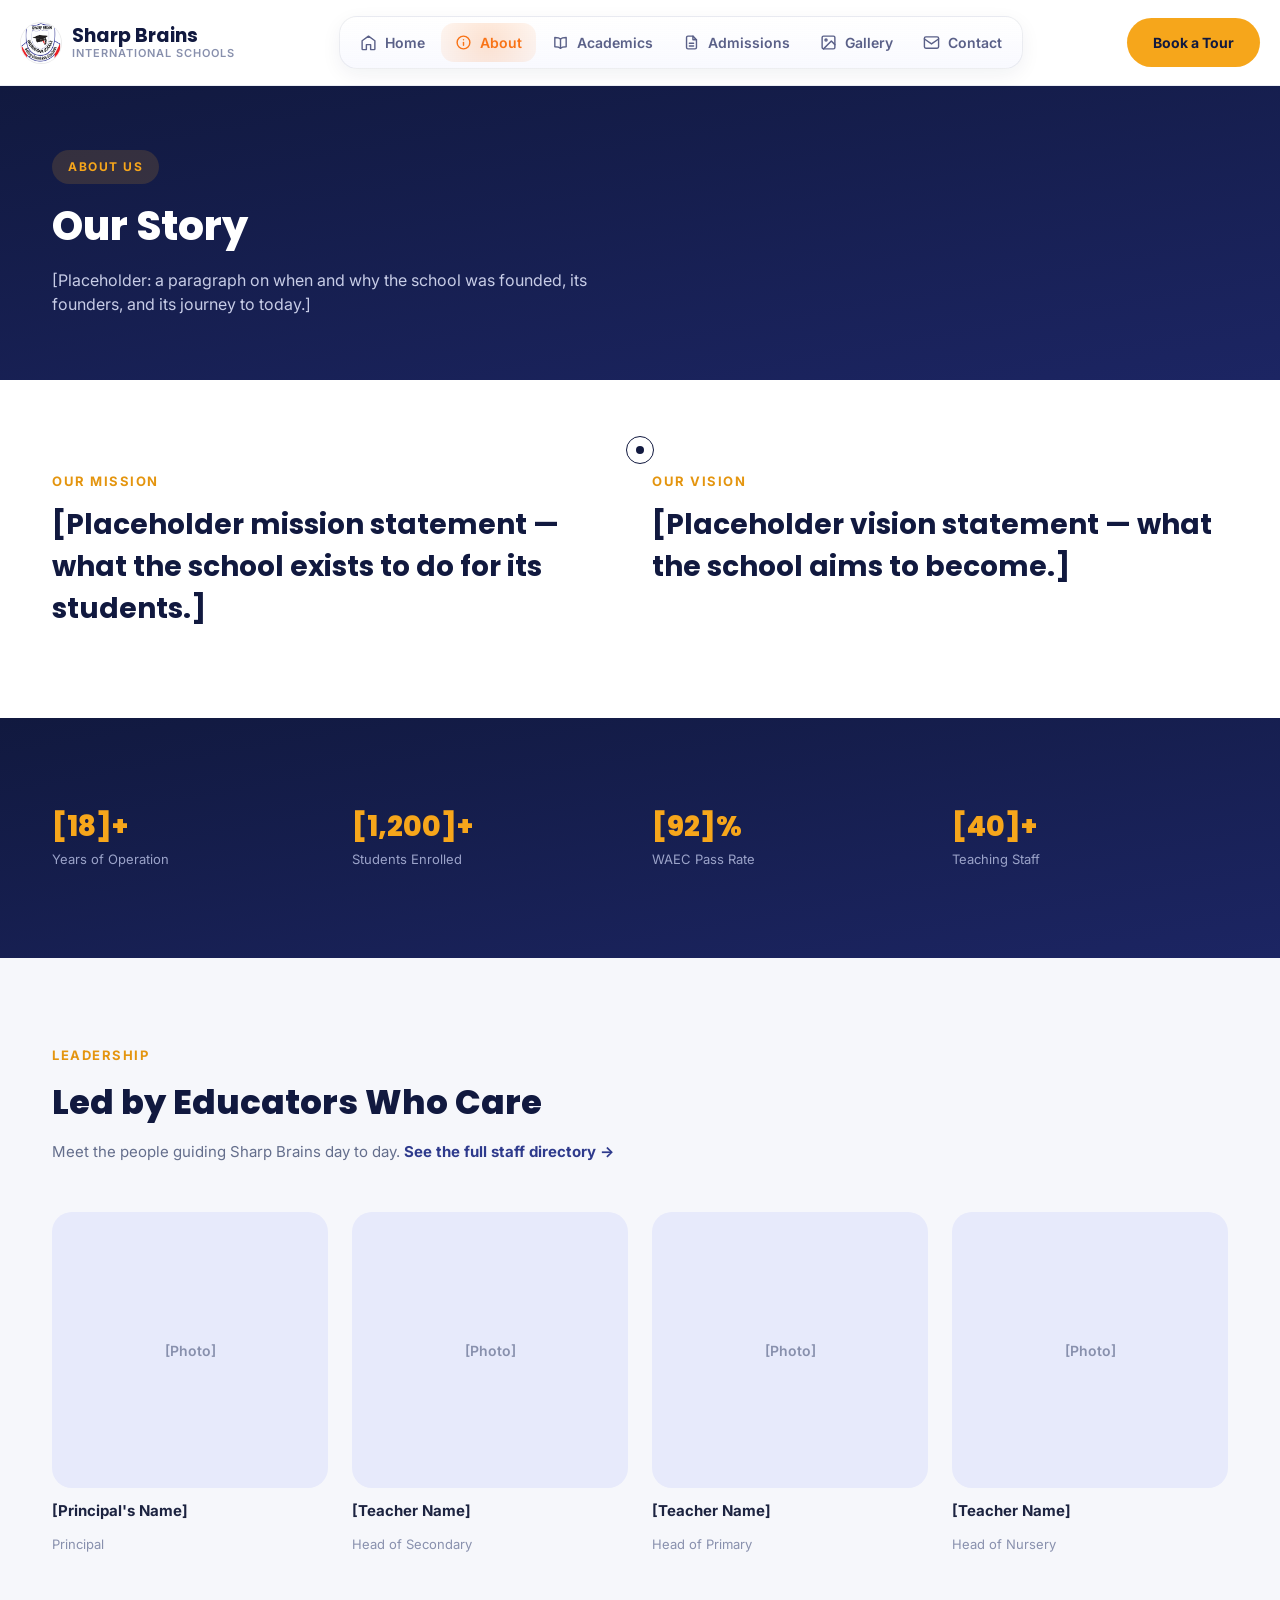
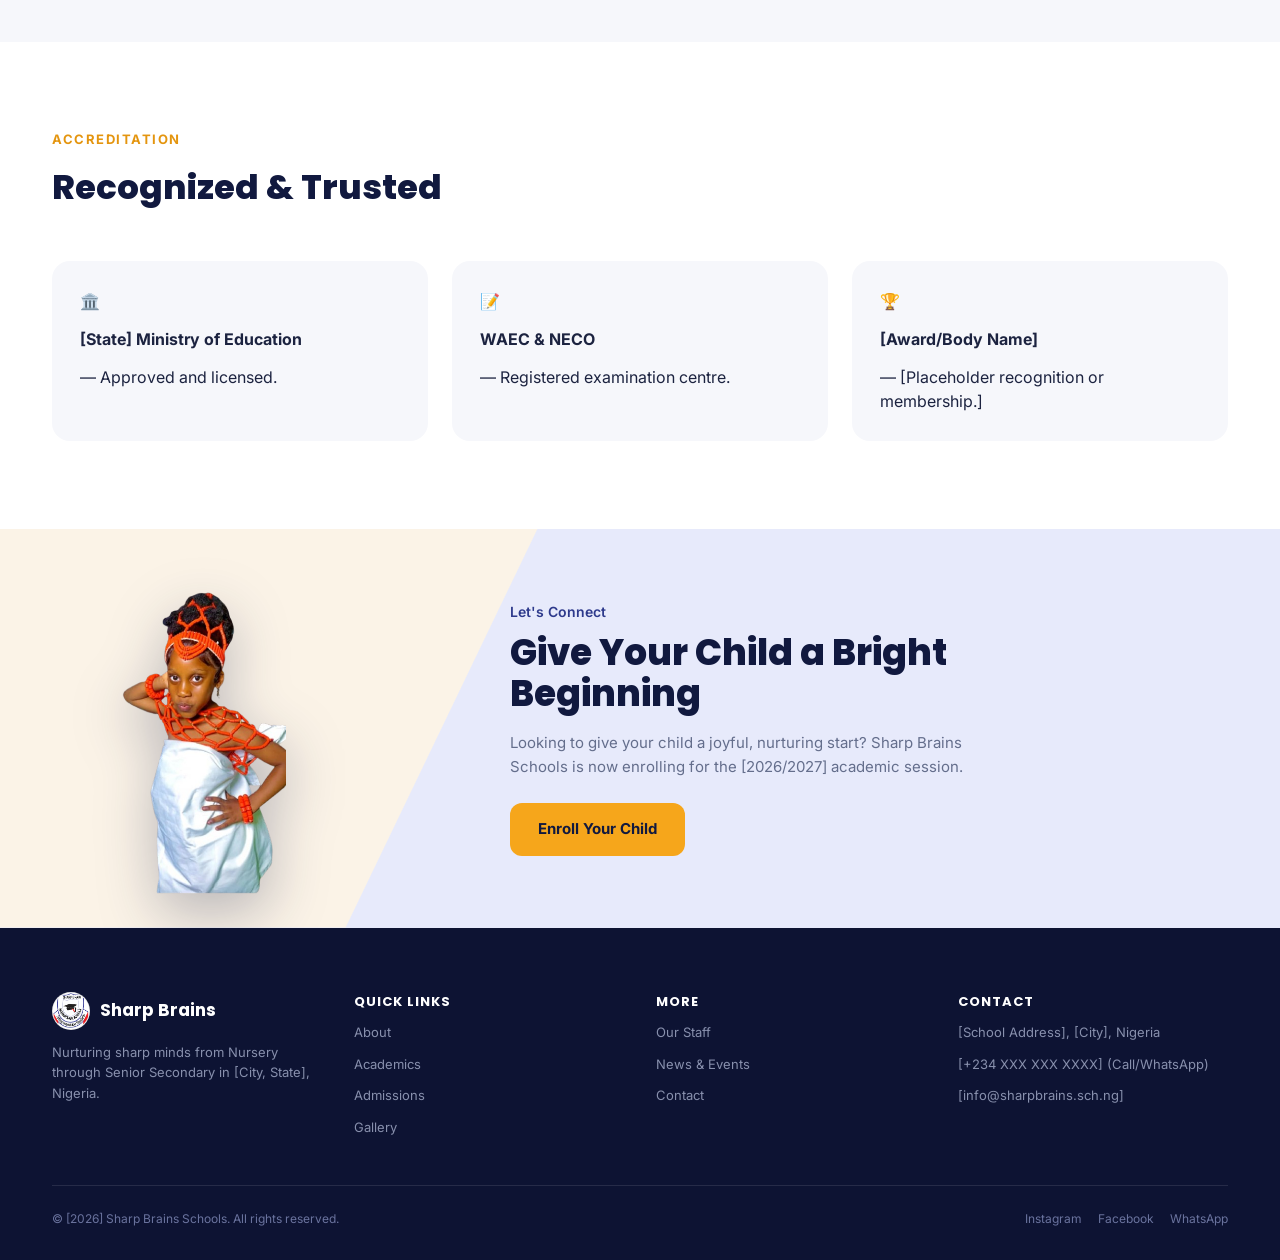
==== commit 5fe9974d: "Use a real transparent-background cutout photo in the CTA split section instead of a framed photo ca" ====
--- a/about.html
+++ b/about.html
@@ -109,7 +109,7 @@
 </section>
 <section class="cta-split">
   <div class="cta-split-photo">
-    <img src="assets/gallery/culture-03-studio-girl.jpg" alt="Sharp Brains pupil">
+    <img src="assets/gallery/cutout-cultural-day-girl.png" alt="Sharp Brains pupil in traditional Cultural Day attire">
   </div>
   <div class="container cta-split-inner">
     <div class="cta-split-text">
--- a/assets/styles.css
+++ b/assets/styles.css
@@ -305,13 +305,13 @@
   clip-path: polygon(0 0, 42% 0, 27% 100%, 0 100%);
 }
 .cta-split-photo {
-  position: absolute; z-index: 2; left: max(24px, calc((100% - 1120px) / 2 + 24px));
-  bottom: 0; top: 36px;
-  width: 230px;
+  position: absolute; z-index: 2; left: max(10px, calc((100% - 1120px) / 2 - 10px));
+  bottom: 0; top: 24px;
+  width: 260px;
 }
 .cta-split-photo img {
-  width: 100%; height: 100%; object-fit: cover; border-radius: 20px 20px 0 0;
-  box-shadow: 0 24px 48px -18px rgba(17,25,63,0.3);
+  width: 100%; height: 100%; object-fit: contain; object-position: bottom center;
+  filter: drop-shadow(0 20px 28px rgba(17,25,63,0.28));
 }
 .cta-split-inner { position: relative; z-index: 1; }
 .cta-split-text { margin-left: 280px; max-width: 540px; }
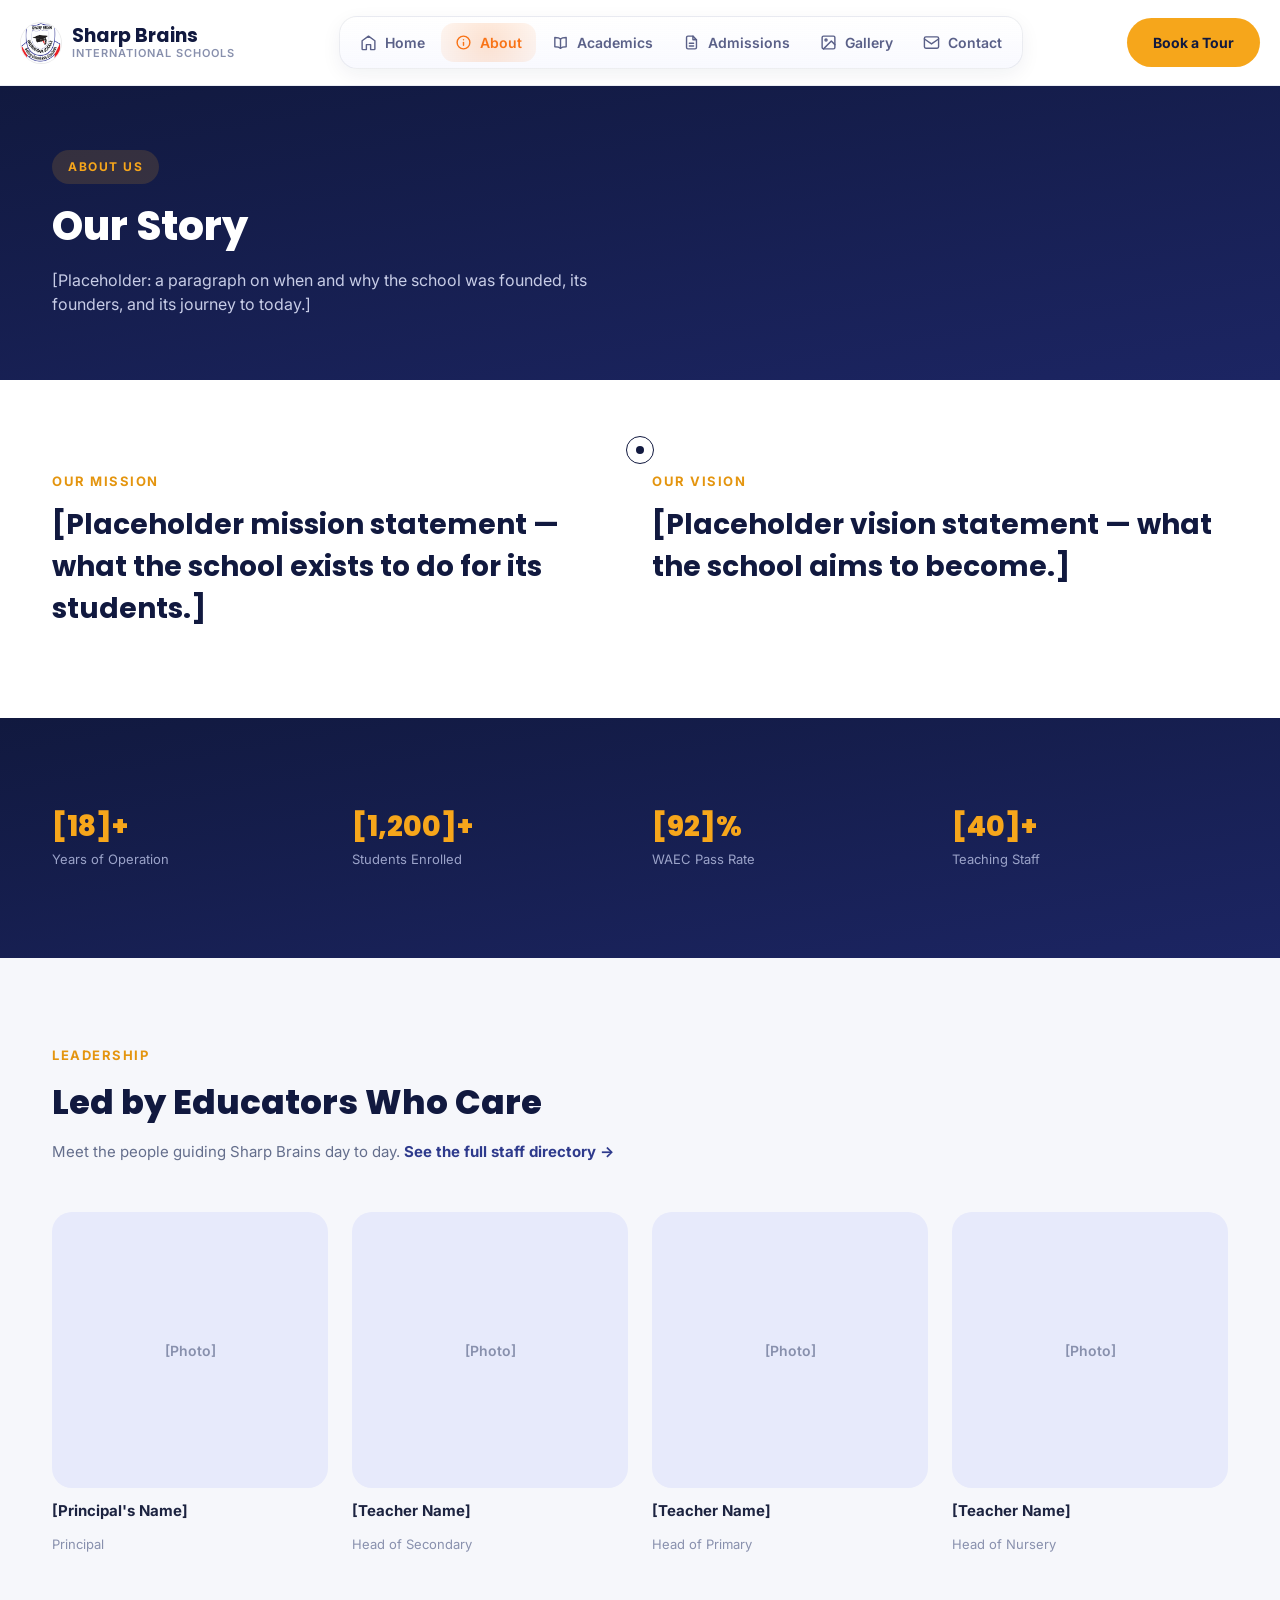
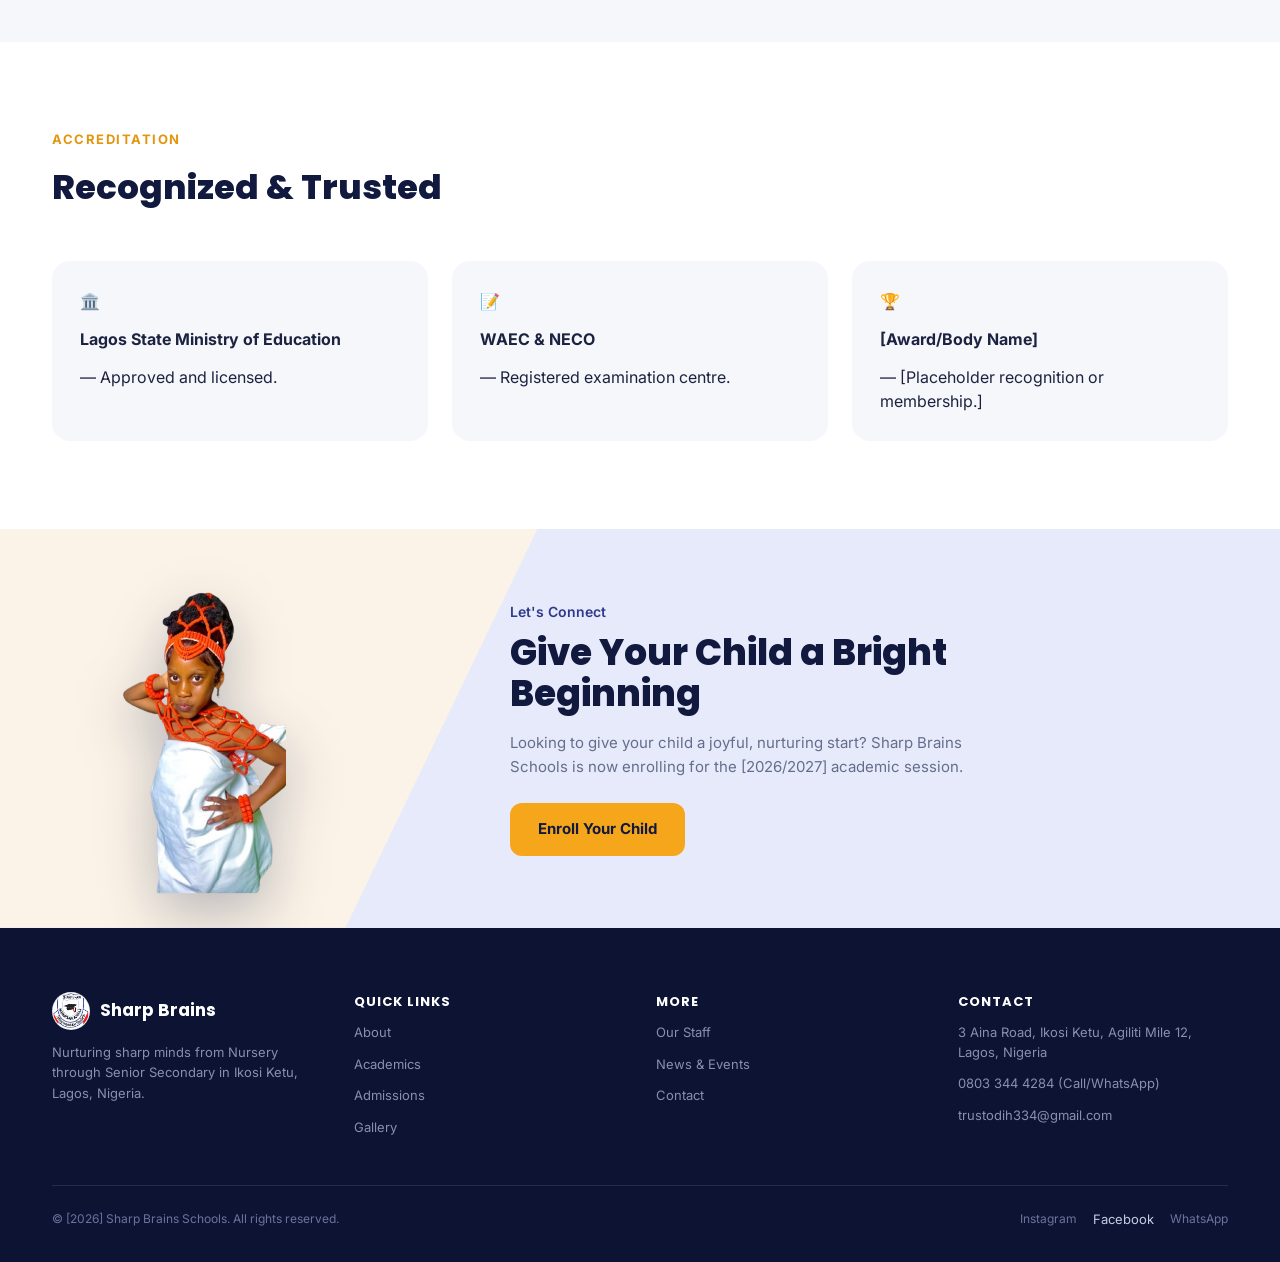
==== commit c30a75de: "Replace placeholder contact info with real school details from Facebook Address, phone/WhatsApp, and" ====
--- a/about.html
+++ b/about.html
@@ -101,7 +101,7 @@
       <h2>Recognized &amp; Trusted</h2>
     </div>
     <div class="grid grid-3">
-      <div class="card sm">&#127963;&#65039; <strong>[State] Ministry of Education</strong> &mdash; Approved and licensed.</div>
+      <div class="card sm">&#127963;&#65039; <strong>Lagos State Ministry of Education</strong> &mdash; Approved and licensed.</div>
       <div class="card sm">&#128221; <strong>WAEC &amp; NECO</strong> &mdash; Registered examination centre.</div>
       <div class="card sm">&#127942; <strong>[Award/Body Name]</strong> &mdash; [Placeholder recognition or membership.]</div>
     </div>
@@ -129,7 +129,7 @@
           <img src="assets/logo.jpg" alt="Sharp Brain International Schools logo" class="brand-mark" style="width:38px;height:38px;">
           <span style="font-family:'Poppins';font-weight:700;font-size:17px;color:#fff;">Sharp Brains</span>
         </div>
-        <p style="font-size:13px;line-height:1.6;color:#8890AD;">Nurturing sharp minds from Nursery through Senior Secondary in [City, State], Nigeria.</p>
+        <p style="font-size:13px;line-height:1.6;color:#8890AD;">Nurturing sharp minds from Nursery through Senior Secondary in Ikosi Ketu, Lagos, Nigeria.</p>
       </div>
       <div class="footer-col">
         <h4>QUICK LINKS</h4>
@@ -146,16 +146,16 @@
       </div>
       <div class="footer-col">
         <h4>CONTACT</h4>
-        <span>[School Address], [City], Nigeria</span>
-        <span>[+234 XXX XXX XXXX] (Call/WhatsApp)</span>
-        <span>[info@sharpbrains.sch.ng]</span>
+        <span>3 Aina Road, Ikosi Ketu, Agiliti Mile 12, Lagos, Nigeria</span>
+        <span>0803 344 4284 (Call/WhatsApp)</span>
+        <span>trustodih334@gmail.com</span>
       </div>
     </div>
     <div class="footer-bottom">
       <span>&copy; [2026] Sharp Brains Schools. All rights reserved.</span>
       <div class="social-row">
         <span>Instagram</span>
-        <span>Facebook</span>
+        <a href="https://www.facebook.com/p/SharpBrains-Intl-College-100043473537283/" target="_blank" rel="noopener" style="color:inherit;text-decoration:none;">Facebook</a>
         <span>WhatsApp</span>
       </div>
     </div>
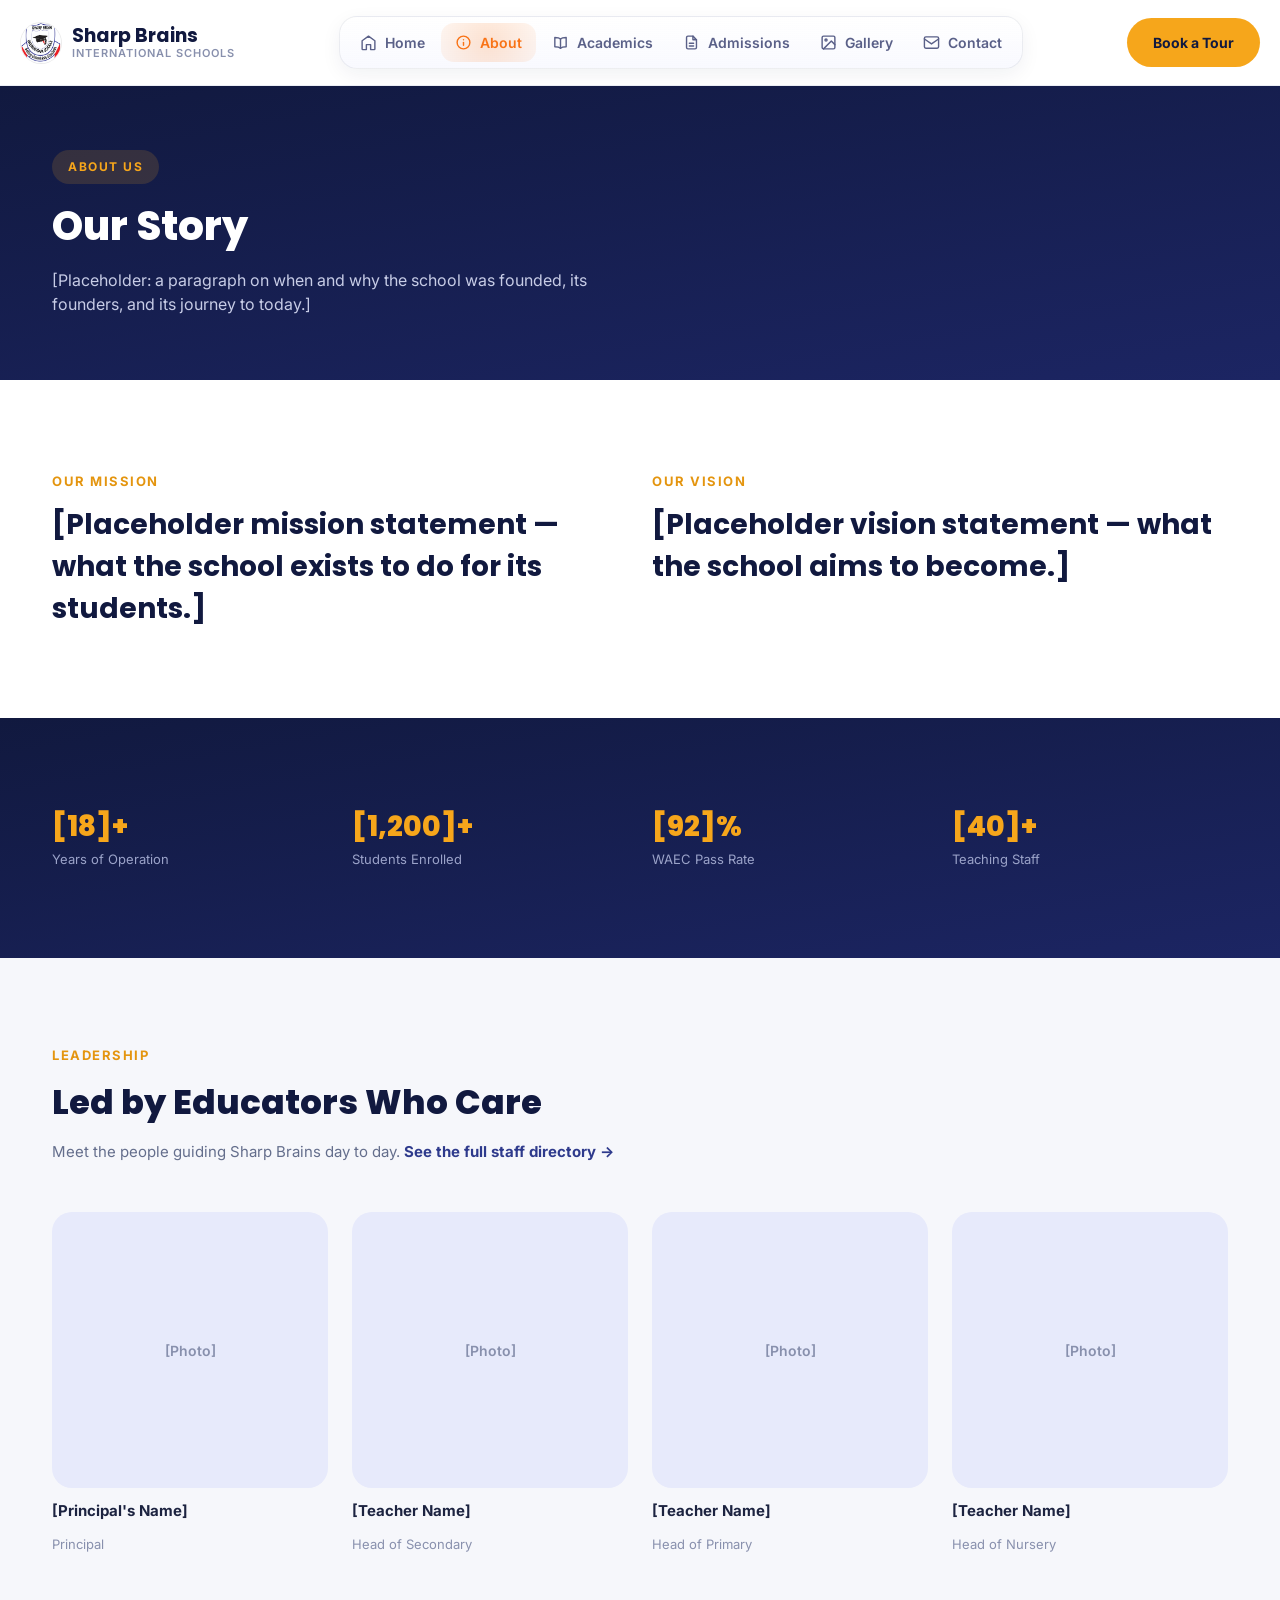
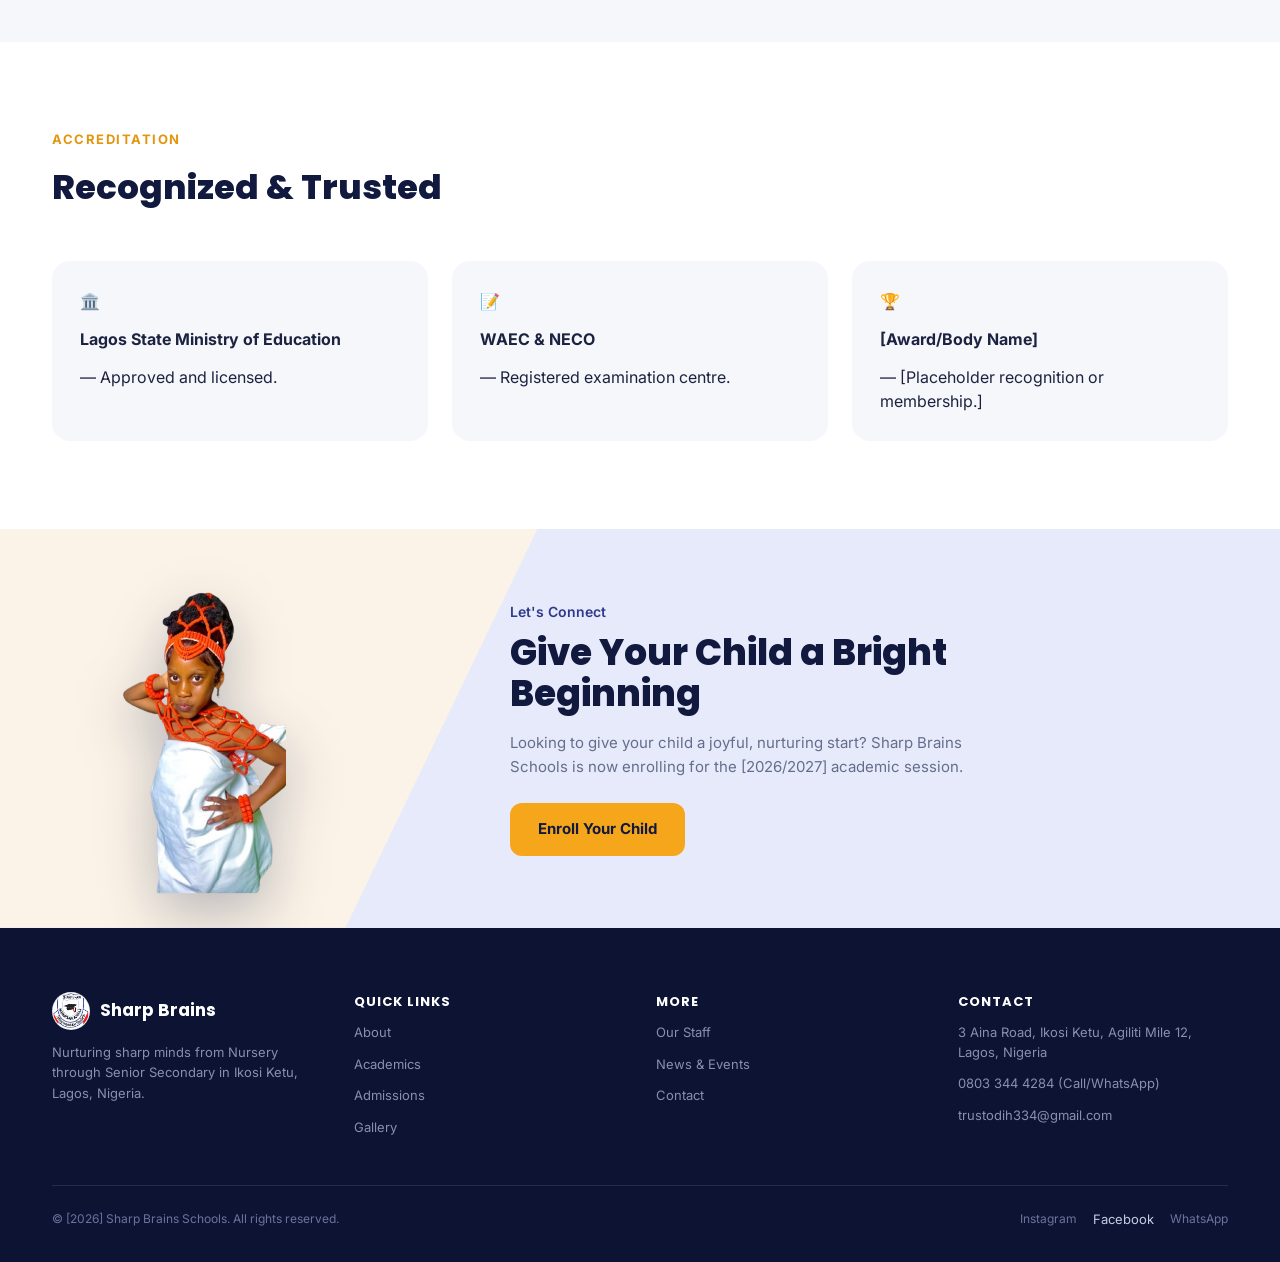
==== commit d3e9deb2: "Revert custom cursor back to the default browser cursor Stop loading cursor-follower.js site-wide. K" ====
--- a/about.html
+++ b/about.html
@@ -162,6 +162,5 @@
   </div>
 </footer>
 <script src="assets/main.js"></script>
-<script src="assets/cursor-follower.js"></script>
 </body>
 </html>
--- a/assets/styles.css
+++ b/assets/styles.css
@@ -671,6 +671,54 @@
 
 @media (max-width: 640px) {
   .endless-root { height: 420px; }
+}
+
+/* ---------- 3D tilt ---------- */
+
+[data-tilt] {
+  position: relative;
+  transform-style: preserve-3d;
+  transition: transform 0.12s ease-out;
+  will-change: transform;
+}
+
+[data-tilt].notch-card { transform-origin: center; }
+
+[data-tilt] .tilt-glare {
+  position: absolute;
+  inset: 0;
+  pointer-events: none;
+  border-radius: inherit;
+  background: radial-gradient(circle at var(--glare-x, 50%) var(--glare-y, 50%), rgba(255,255,255,0.35), rgba(255,255,255,0) 60%);
+  opacity: 0;
+  transition: opacity 0.2s ease;
+  z-index: 3;
+}
+
+[data-tilt].tilt-active .tilt-glare { opacity: 1; }
+
+[data-tilt] > * { transform: translateZ(0); }
+
+.notch-card.tilt-active .notch-cover,
+.notch-card.tilt-active h3,
+.notch-card.tilt-active .notch-desc,
+.notch-card.tilt-active .notch-tags {
+  transform: translateZ(28px);
+}
+
+.notch-card .notch-cover,
+.notch-card h3,
+.notch-card .notch-desc,
+.notch-card .notch-tags {
+  transition: transform 0.12s ease-out;
+}
+
+.hero-art.tilt-active img { transform: translateZ(20px) scale(1.02); }
+.hero-art img { transition: transform 0.12s ease-out; }
+
+@media (prefers-reduced-motion: reduce), (hover: none), (pointer: coarse) {
+  [data-tilt] { transform: none !important; transition: none !important; }
+  [data-tilt] .tilt-glare { display: none; }
 }
 
 /* ---------- Responsive ---------- */
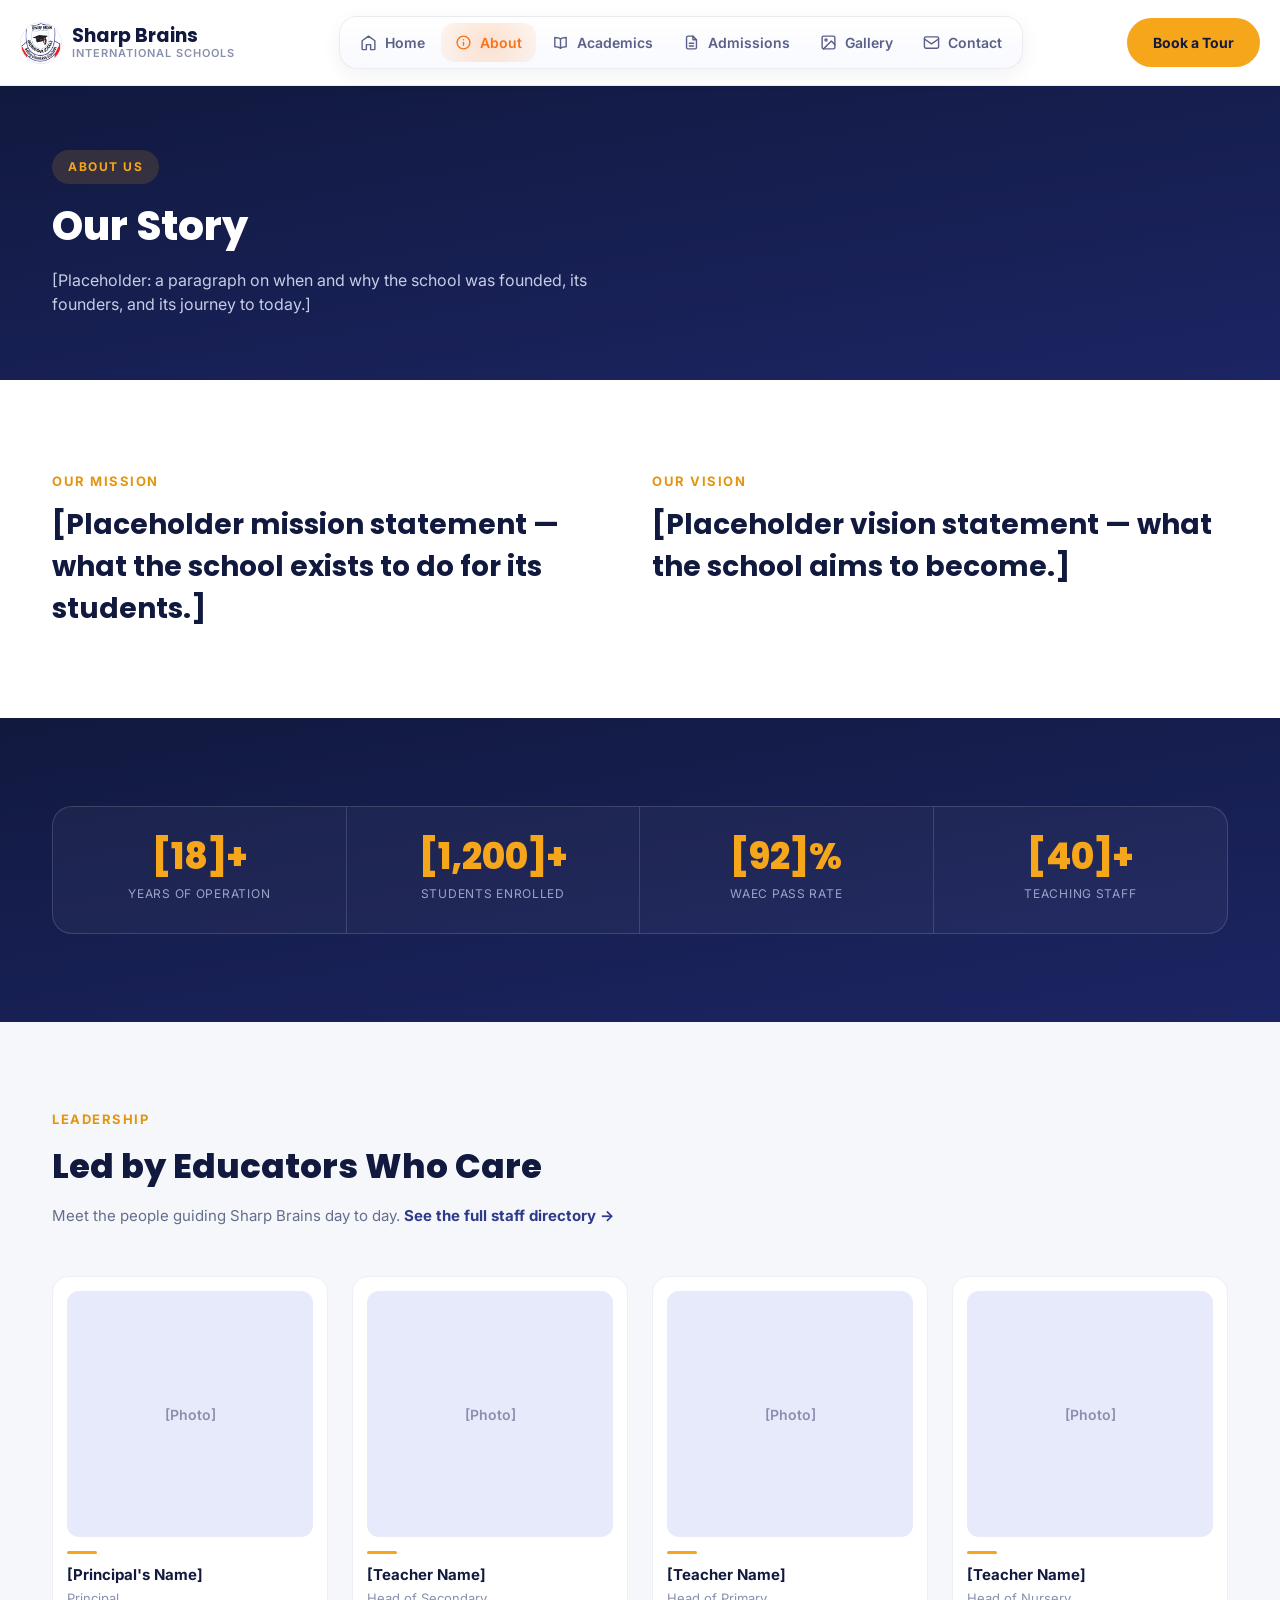
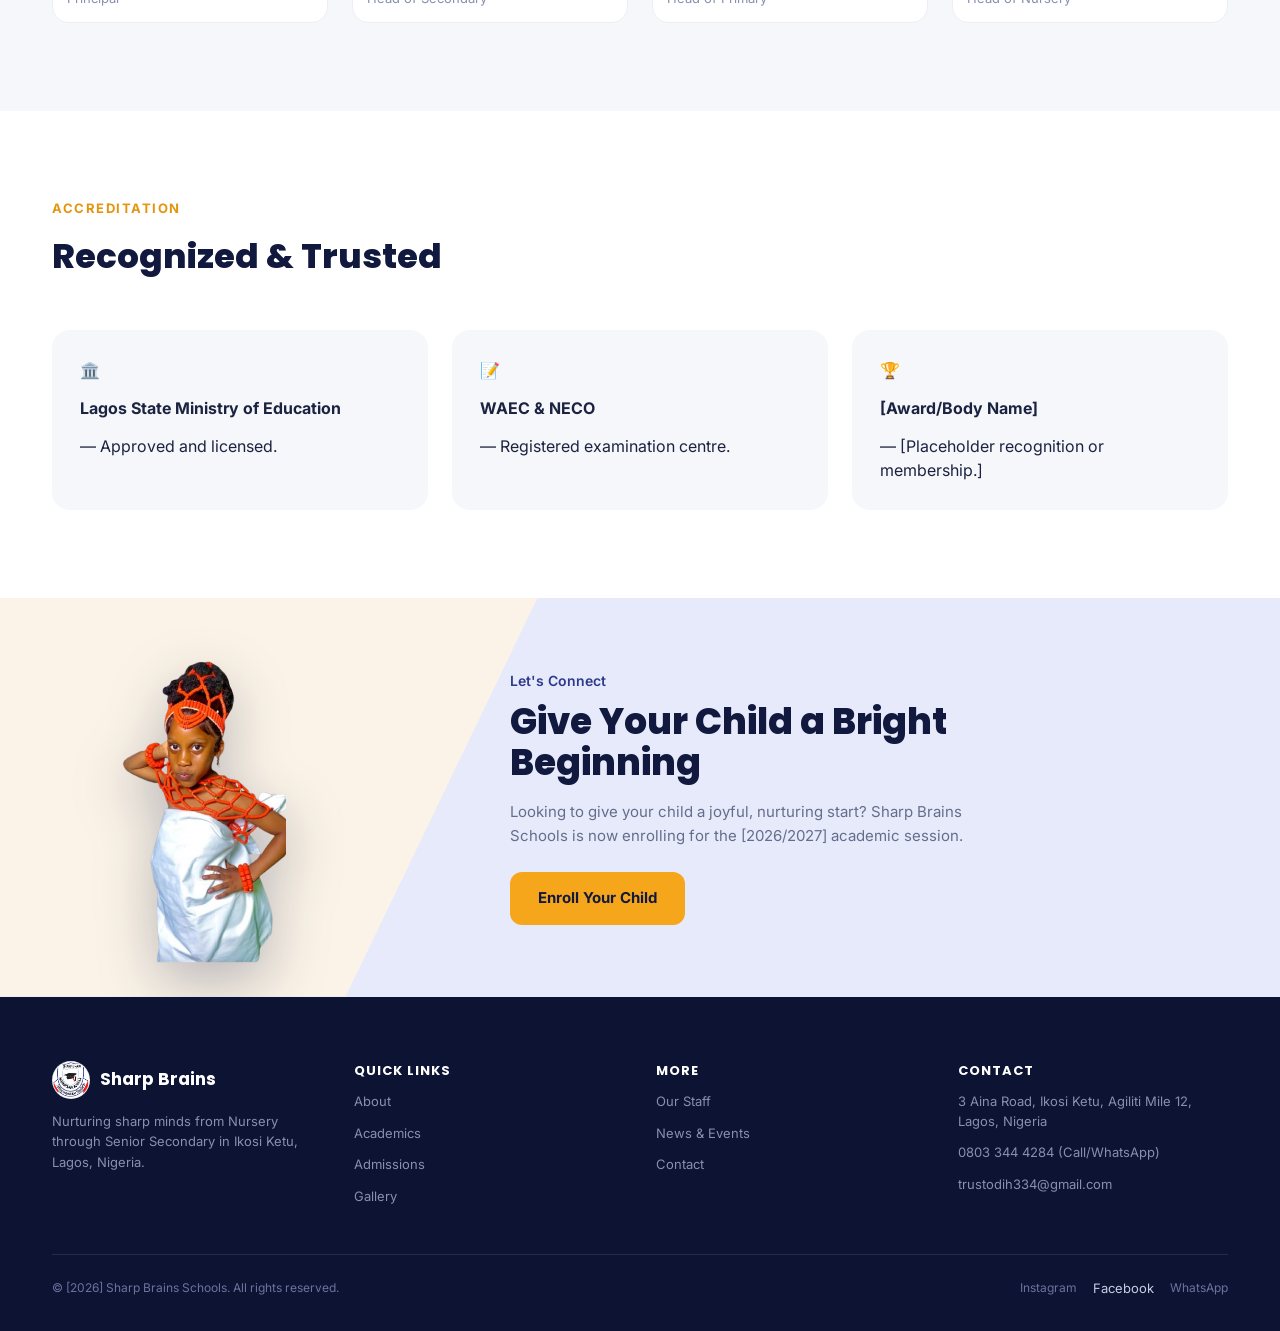
==== commit b0f90cab: "Polish secondary pages with consistent card/stat styling - About & Staff: replace flat placeholder-p" ====
--- a/about.html
+++ b/about.html
@@ -54,11 +54,13 @@
 </section>
 
 <section class="section section-dark">
-  <div class="container grid grid-4">
-    <div class="stat"><span class="num">[18]+</span><span class="label">Years of Operation</span></div>
-    <div class="stat"><span class="num">[1,200]+</span><span class="label">Students Enrolled</span></div>
-    <div class="stat"><span class="num">[92]%</span><span class="label">WAEC Pass Rate</span></div>
-    <div class="stat"><span class="num">[40]+</span><span class="label">Teaching Staff</span></div>
+  <div class="container">
+    <div class="stat-band">
+      <div class="stat-band-item"><span class="num">[18]+</span><span class="label">Years of Operation</span></div>
+      <div class="stat-band-item"><span class="num">[1,200]+</span><span class="label">Students Enrolled</span></div>
+      <div class="stat-band-item"><span class="num">[92]%</span><span class="label">WAEC Pass Rate</span></div>
+      <div class="stat-band-item"><span class="num">[40]+</span><span class="label">Teaching Staff</span></div>
+    </div>
   </div>
 </section>
 
@@ -70,25 +72,29 @@
       <p class="muted">Meet the people guiding Sharp Brains day to day. <a href="staff.html" style="color:var(--indigo);font-weight:700;">See the full staff directory &rarr;</a></p>
     </div>
     <div class="grid grid-4">
-      <div style="display:flex;flex-direction:column;gap:12px;">
-        <div class="placeholder-block light" style="aspect-ratio:1/1;">[Photo]</div>
-        <p style="font-weight:700;font-size:15px;">[Principal's Name]</p>
-        <p style="font-size:13px;color:var(--muted-2);">Principal</p>
+      <div class="staff-card">
+        <div class="staff-photo">[Photo]</div>
+        <div class="staff-accent"></div>
+        <p class="staff-name">[Principal's Name]</p>
+        <p class="staff-role">Principal</p>
       </div>
-      <div style="display:flex;flex-direction:column;gap:12px;">
-        <div class="placeholder-block light" style="aspect-ratio:1/1;">[Photo]</div>
-        <p style="font-weight:700;font-size:15px;">[Teacher Name]</p>
-        <p style="font-size:13px;color:var(--muted-2);">Head of Secondary</p>
+      <div class="staff-card">
+        <div class="staff-photo">[Photo]</div>
+        <div class="staff-accent"></div>
+        <p class="staff-name">[Teacher Name]</p>
+        <p class="staff-role">Head of Secondary</p>
       </div>
-      <div style="display:flex;flex-direction:column;gap:12px;">
-        <div class="placeholder-block light" style="aspect-ratio:1/1;">[Photo]</div>
-        <p style="font-weight:700;font-size:15px;">[Teacher Name]</p>
-        <p style="font-size:13px;color:var(--muted-2);">Head of Primary</p>
+      <div class="staff-card">
+        <div class="staff-photo">[Photo]</div>
+        <div class="staff-accent"></div>
+        <p class="staff-name">[Teacher Name]</p>
+        <p class="staff-role">Head of Primary</p>
       </div>
-      <div style="display:flex;flex-direction:column;gap:12px;">
-        <div class="placeholder-block light" style="aspect-ratio:1/1;">[Photo]</div>
-        <p style="font-weight:700;font-size:15px;">[Teacher Name]</p>
-        <p style="font-size:13px;color:var(--muted-2);">Head of Nursery</p>
+      <div class="staff-card">
+        <div class="staff-photo">[Photo]</div>
+        <div class="staff-accent"></div>
+        <p class="staff-name">[Teacher Name]</p>
+        <p class="staff-role">Head of Nursery</p>
       </div>
     </div>
   </div>
--- a/assets/styles.css
+++ b/assets/styles.css
@@ -186,6 +186,47 @@
 .stat.on-light .num { color: var(--navy); }
 .stat.on-light .label { color: var(--muted); }
 
+.stat-band {
+  display: grid;
+  grid-template-columns: repeat(4, 1fr);
+  border: 1px solid rgba(255,255,255,0.14);
+  border-radius: 20px;
+  background: rgba(255,255,255,0.04);
+  overflow: hidden;
+}
+
+.stat-band-item {
+  padding: 30px 20px;
+  text-align: center;
+  border-right: 1px solid rgba(255,255,255,0.14);
+}
+
+.stat-band-item:last-child { border-right: none; }
+
+.stat-band-item .num {
+  display: block;
+  font-family: 'Poppins';
+  font-weight: 800;
+  font-size: 36px;
+  color: var(--amber);
+  line-height: 1.1;
+}
+
+.stat-band-item .label {
+  display: block;
+  margin-top: 8px;
+  font-size: 12px;
+  letter-spacing: 0.06em;
+  text-transform: uppercase;
+  color: #9BA3C9;
+}
+
+@media (max-width: 760px) {
+  .stat-band { grid-template-columns: repeat(2, 1fr); }
+  .stat-band-item:nth-child(2n) { border-right: none; }
+  .stat-band-item:nth-child(-n+2) { border-bottom: 1px solid rgba(255,255,255,0.14); }
+}
+
 .placeholder-block {
   display: flex; align-items: center; justify-content: center;
   color: rgba(255,255,255,0.65); font-weight: 600; font-size: 14px;
@@ -195,6 +236,74 @@
 .placeholder-block.light {
   background: #E7EAFB; color: var(--muted-2); border: none;
 }
+
+.staff-card {
+  background: #fff;
+  border: 1px solid var(--border);
+  border-radius: 16px;
+  padding: 14px;
+  transition: transform 0.2s ease, box-shadow 0.2s ease;
+}
+
+.staff-card:hover {
+  transform: translateY(-4px);
+  box-shadow: 0 16px 28px rgba(17, 25, 63, 0.1);
+}
+
+.staff-photo {
+  aspect-ratio: 1 / 1;
+  border-radius: 12px;
+  overflow: hidden;
+  margin-bottom: 14px;
+  background: #E7EAFB;
+  display: flex;
+  align-items: center;
+  justify-content: center;
+  color: var(--muted-2);
+  font-weight: 600;
+  font-size: 14px;
+}
+
+.staff-photo img { width: 100%; height: 100%; object-fit: cover; }
+
+.staff-accent { height: 3px; width: 30px; background: var(--amber); border-radius: 2px; margin-bottom: 10px; }
+
+.fee-card {
+  position: relative;
+  background: #fff;
+  border: 1px solid var(--border);
+  border-radius: 18px;
+  padding: 28px 24px 24px;
+  overflow: hidden;
+  transition: transform 0.2s ease, box-shadow 0.2s ease;
+}
+
+.fee-card::before {
+  content: "";
+  position: absolute;
+  top: 0; left: 0; right: 0;
+  height: 4px;
+  background: linear-gradient(90deg, var(--amber), var(--indigo));
+}
+
+.fee-card:hover { transform: translateY(-4px); box-shadow: 0 16px 30px rgba(17,25,63,0.1); }
+
+.fee-icon {
+  width: 44px; height: 44px;
+  border-radius: 12px;
+  background: #FDF1DC;
+  display: flex; align-items: center; justify-content: center;
+  font-size: 20px;
+  margin-bottom: 16px;
+}
+
+.fee-level { font-size: 18px; font-weight: 700; color: var(--navy); }
+.fee-price { font-family: 'Poppins'; font-weight: 800; font-size: 28px; color: var(--navy); padding-top: 8px; }
+.fee-term { font-size: 13px; color: var(--muted-2); }
+.fee-divider { height: 1px; background: var(--border); margin: 18px 0; }
+.fee-includes { font-size: 13px; color: var(--muted-2); line-height: 1.6; }
+.staff-name { font-weight: 700; font-size: 15px; color: var(--navy); }
+.staff-role { font-size: 13px; color: var(--muted-2); margin-top: 2px; }
 
 /* ---------- Sections ---------- */
 
@@ -247,12 +356,29 @@
 
 /* ---------- Gallery ---------- */
 
-.gallery-item { aspect-ratio: 1/1; border-radius: 14px; }
+.gallery-item {
+  aspect-ratio: 1/1;
+  border-radius: 14px;
+  overflow: hidden;
+  box-shadow: 0 1px 2px rgba(17,25,63,0.06);
+  transition: box-shadow 0.25s ease;
+}
+
+.gallery-item:hover { box-shadow: 0 14px 26px rgba(17,25,63,0.16); }
+
+.gallery-item img { transition: transform 0.4s ease; }
+.gallery-item:hover img { transform: scale(1.08); }
 
 .video-card {
   border-radius: 16px;
   overflow: hidden;
   background: #000;
+  box-shadow: 0 1px 2px rgba(17,25,63,0.06);
+  transition: box-shadow 0.25s ease, transform 0.25s ease;
+}
+.video-card:hover {
+  box-shadow: 0 16px 30px rgba(17,25,63,0.18);
+  transform: translateY(-3px);
 }
 .video-card video {
   width: 100%;
@@ -671,6 +797,135 @@
 
 @media (max-width: 640px) {
   .endless-root { height: 420px; }
+}
+
+/* ---------- Bento gallery preview ---------- */
+
+.bento-grid {
+  display: grid;
+  grid-template-columns: repeat(4, 1fr);
+  grid-auto-rows: 160px;
+  gap: 12px;
+  padding: 32px 0 8px;
+}
+
+.bento-item {
+  position: relative;
+  display: block;
+  border-radius: 14px;
+  overflow: hidden;
+  background: #11143A;
+}
+
+.bento-item.big { grid-column: span 2; grid-row: span 2; }
+.bento-item.wide { grid-column: span 2; }
+
+.bento-item img {
+  width: 100%;
+  height: 100%;
+  object-fit: cover;
+  display: block;
+  transition: transform 0.4s ease;
+}
+
+.bento-item:hover img { transform: scale(1.06); }
+
+.bento-overlay {
+  position: absolute;
+  inset: 0;
+  display: flex;
+  align-items: flex-end;
+  padding: 14px;
+  background: linear-gradient(to top, rgba(10,12,38,0.75), rgba(10,12,38,0) 55%);
+  opacity: 0;
+  transition: opacity 0.25s ease;
+}
+
+.bento-item:hover .bento-overlay { opacity: 1; }
+
+.bento-overlay span {
+  color: #fff;
+  font-size: 13px;
+  font-weight: 700;
+  letter-spacing: 0.02em;
+}
+
+@media (max-width: 760px) {
+  .bento-grid { grid-template-columns: repeat(2, 1fr); grid-auto-rows: 150px; }
+  .bento-item.big { grid-column: span 2; grid-row: span 1; }
+  .bento-item.wide { grid-column: span 2; }
+}
+
+/* ---------- Testimonial masonry ---------- */
+
+.testi-masonry {
+  column-count: 3;
+  column-gap: 20px;
+}
+
+.testi-card {
+  position: relative;
+  break-inside: avoid;
+  margin-bottom: 20px;
+  background: #fff;
+  border: 1px solid var(--border);
+  border-radius: 16px;
+  padding: 24px 22px 20px;
+  box-shadow: 0 1px 2px rgba(17, 25, 63, 0.04);
+}
+
+.testi-quote {
+  position: absolute;
+  top: 10px;
+  right: 18px;
+  font-family: Georgia, serif;
+  font-size: 48px;
+  line-height: 1;
+  color: var(--border);
+  user-select: none;
+}
+
+.testi-card .stars { display: block; margin-bottom: 10px; letter-spacing: 2px; }
+
+.testi-text {
+  font-size: 14px;
+  line-height: 1.65;
+  color: #353D5C;
+  position: relative;
+  z-index: 1;
+}
+
+.testi-person {
+  display: flex;
+  align-items: center;
+  gap: 10px;
+  margin-top: 16px;
+  padding-top: 14px;
+  border-top: 1px solid var(--border);
+}
+
+.testi-avatar {
+  flex-shrink: 0;
+  width: 34px;
+  height: 34px;
+  border-radius: 50%;
+  display: flex;
+  align-items: center;
+  justify-content: center;
+  font-size: 12px;
+  font-weight: 700;
+  color: #fff;
+}
+
+.testi-name { font-weight: 700; font-size: 13px; color: var(--navy); line-height: 1.3; }
+.testi-role { font-size: 12px; color: #8890AD; line-height: 1.3; }
+
+@media (max-width: 900px) {
+  .testi-masonry { column-count: 2; }
+}
+
+@media (max-width: 640px) {
+  .testi-masonry { column-count: 1; }
 }
 
 /* ---------- 3D tilt ---------- */
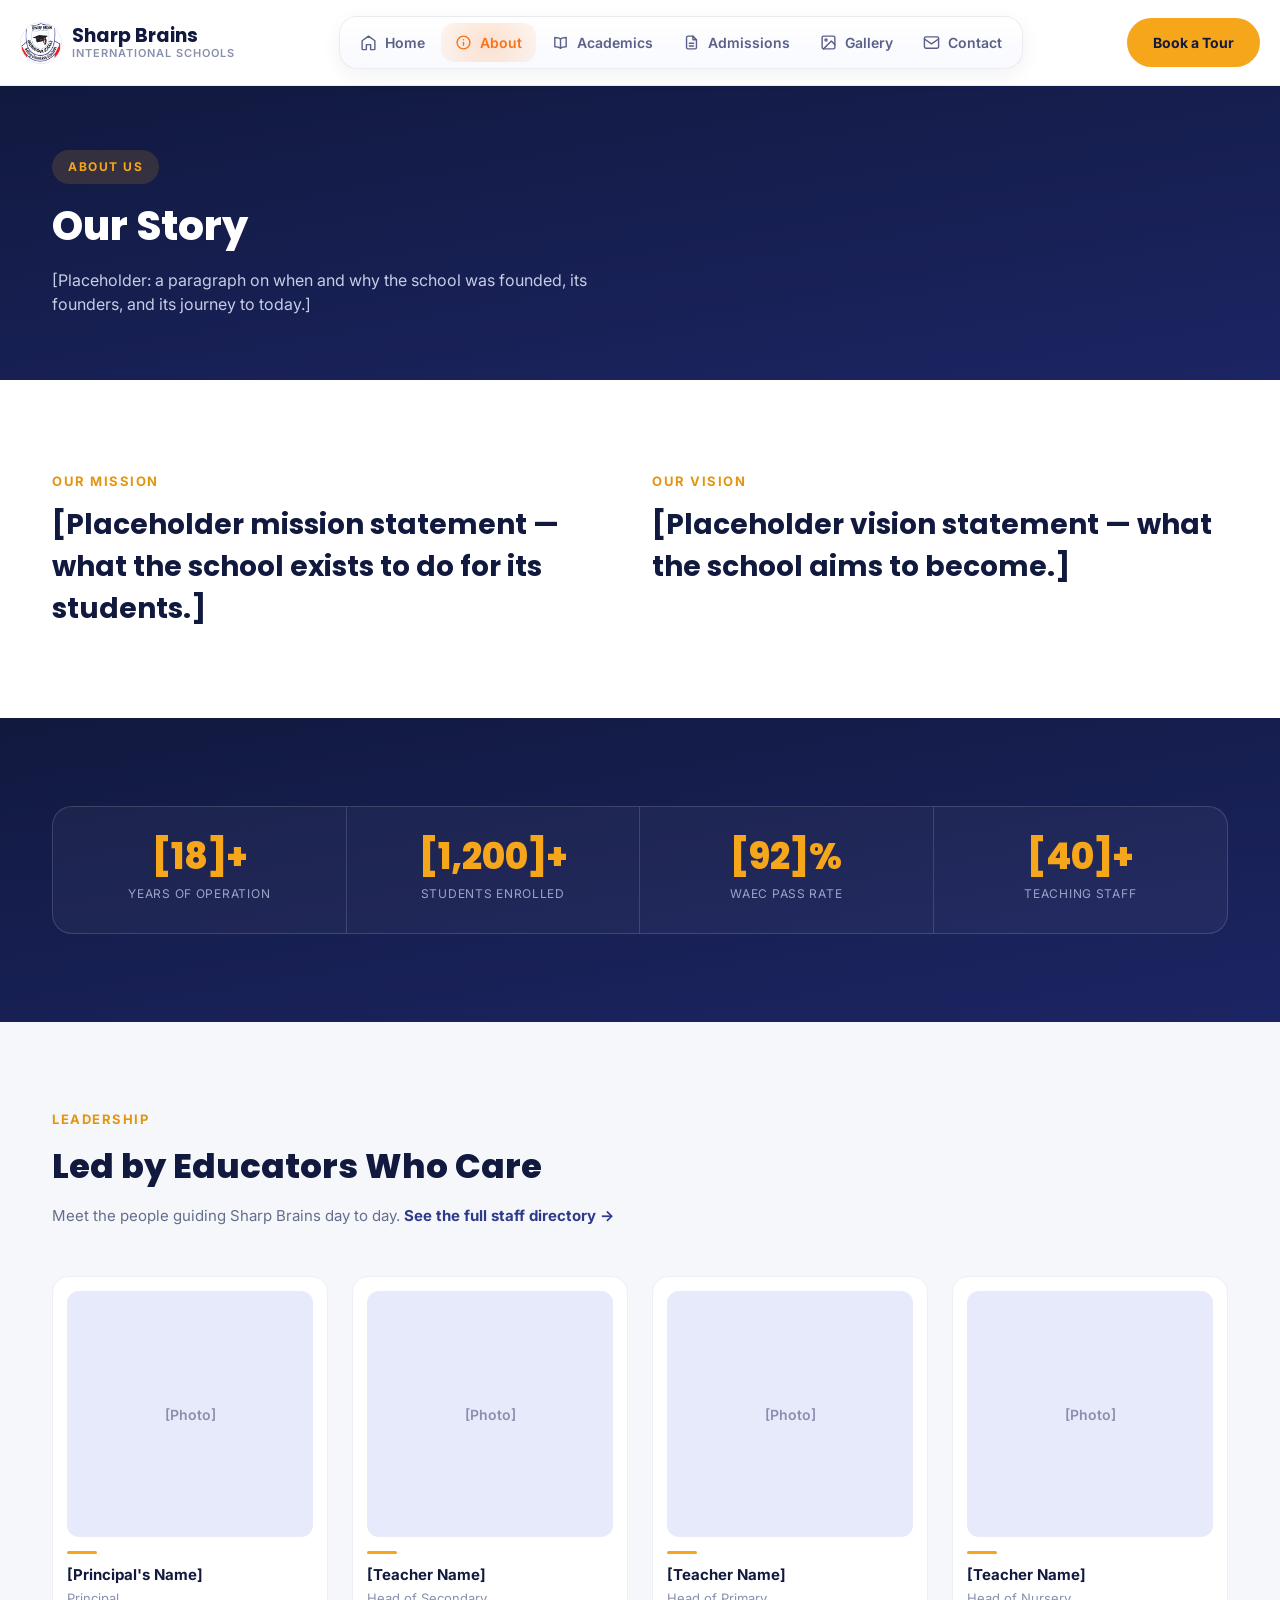
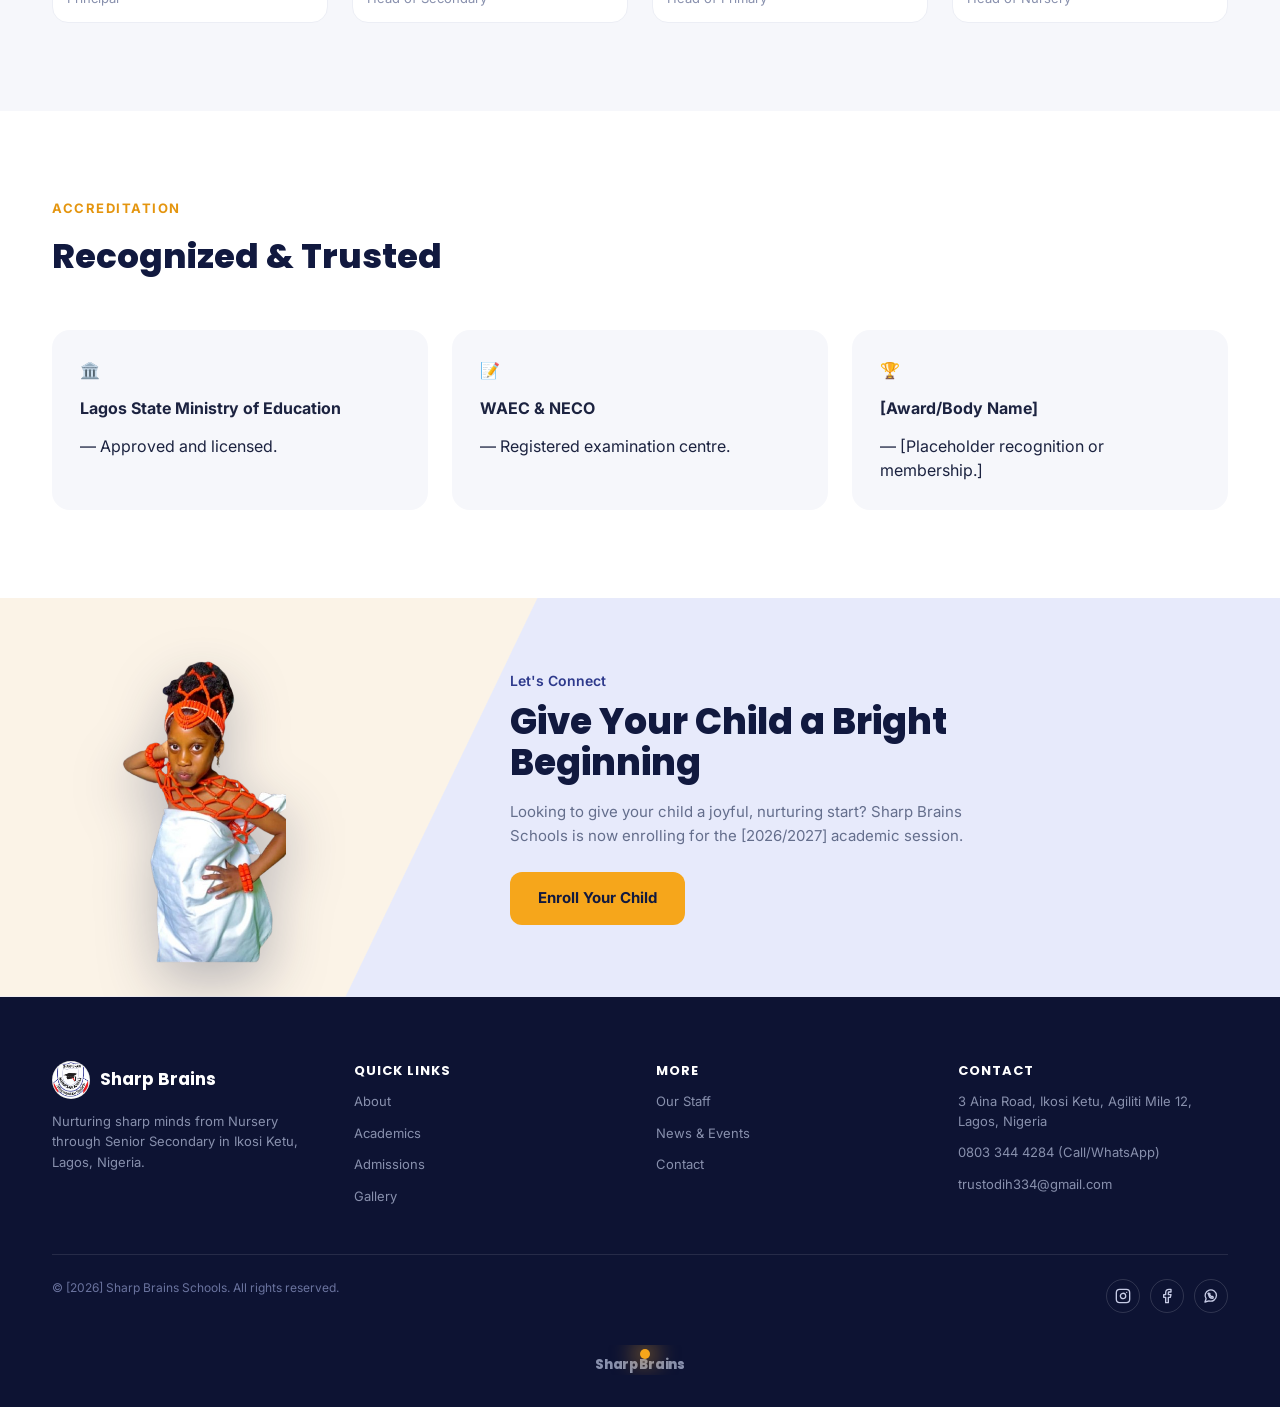
==== commit 0cc35bd2: "Add a wow-factor footer: giant shimmering wordmark + animated socials Ported a 21st.dev 'big wordmar" ====
--- a/about.html
+++ b/about.html
@@ -160,13 +160,18 @@
     <div class="footer-bottom">
       <span>&copy; [2026] Sharp Brains Schools. All rights reserved.</span>
       <div class="social-row">
-        <span>Instagram</span>
-        <a href="https://www.facebook.com/p/SharpBrains-Intl-College-100043473537283/" target="_blank" rel="noopener" style="color:inherit;text-decoration:none;">Facebook</a>
-        <span>WhatsApp</span>
+        <span class="social-btn" aria-label="Instagram"><svg width="16" height="16" viewBox="0 0 24 24" fill="none" stroke="currentColor" stroke-width="2" stroke-linecap="round" stroke-linejoin="round"><rect x="2" y="2" width="20" height="20" rx="5"/><path d="M16 11.37a4 4 0 1 1-7.914 1.173A4 4 0 0 1 16 11.37z"/><path d="M17.5 6.5h.01"/></svg></span>
+        <a class="social-btn" href="https://www.facebook.com/p/SharpBrains-Intl-College-100043473537283/" target="_blank" rel="noopener" aria-label="Facebook"><svg width="16" height="16" viewBox="0 0 24 24" fill="none" stroke="currentColor" stroke-width="2" stroke-linecap="round" stroke-linejoin="round"><path d="M18 2h-3a5 5 0 0 0-5 5v3H7v4h3v8h4v-8h3l1-4h-4V7a1 1 0 0 1 1-1h3z"/></svg></a>
+        <span class="social-btn" aria-label="WhatsApp"><svg width="16" height="16" viewBox="0 0 24 24" fill="none" stroke="currentColor" stroke-width="2" stroke-linecap="round" stroke-linejoin="round"><path d="M3 21l1.65-4.95A8.5 8.5 0 1 1 8.95 19.3z"/><path d="M8.5 9.5c0 3.5 2.5 6 6 6 .5 0 .9-.5.8-1l-.3-1.3a.8.8 0 0 0-.9-.6l-1.3.3a5 5 0 0 1-2.7-2.7l.3-1.3a.8.8 0 0 0-.6-.9L8.5 7.7c-.5-.1-1 .3-1 .8z"/></svg></span>
       </div>
     </div>
   </div>
+  <div class="footer-wordmark-wrap" data-reveal>
+    <span class="footer-glow-dot"></span>
+    <span class="footer-wordmark">Sharp Brains</span>
+  </div>
 </footer>
 <script src="assets/main.js"></script>
+<script src="assets/footer-reveal.js"></script>
 </body>
 </html>
--- a/assets/styles.css
+++ b/assets/styles.css
@@ -409,7 +409,101 @@
   display: flex; flex-wrap: wrap; gap: 16px; justify-content: space-between;
 }
 .footer-bottom span { font-size: 12px; color: #6A739E; }
-.social-row { display: flex; gap: 16px; }
+.social-row { display: flex; gap: 10px; }
+
+.footer-col a {
+  position: relative;
+  width: fit-content;
+  transition: color 0.2s ease;
+}
+.footer-col a::after {
+  content: "";
+  position: absolute;
+  left: 0; bottom: -2px;
+  width: 0;
+  height: 1px;
+  background: var(--amber);
+  transition: width 0.25s ease;
+}
+.footer-col a:hover { color: var(--amber); }
+.footer-col a:hover::after { width: 100%; }
+
+.site-footer .social-btn {
+  display: inline-flex;
+  align-items: center;
+  justify-content: center;
+  width: 34px; height: 34px;
+  border-radius: 50%;
+  border: 1px solid rgba(255,255,255,0.14);
+  color: #C7CCE6;
+  transition: transform 0.2s ease, background 0.2s ease, color 0.2s ease, box-shadow 0.2s ease;
+}
+.site-footer .social-btn:hover {
+  background: var(--amber);
+  color: var(--navy);
+  transform: translateY(-3px);
+  box-shadow: 0 8px 18px rgba(245,166,35,0.35);
+}
+
+.footer-wordmark-wrap {
+  position: relative;
+  overflow: hidden;
+  margin-top: 32px;
+  padding-top: 6px;
+  text-align: center;
+  pointer-events: none;
+  opacity: 0;
+  transform: translateY(28px);
+  transition: opacity 0.9s ease, transform 0.9s ease;
+}
+.footer-wordmark-wrap.in-view { opacity: 1; transform: translateY(0); }
+
+.footer-wordmark {
+  display: inline-block;
+  font-family: 'Poppins';
+  font-weight: 800;
+  font-size: clamp(56px, 15vw, 200px);
+  line-height: 0.8;
+  letter-spacing: -0.02em;
+  white-space: nowrap;
+  background: linear-gradient(100deg, rgba(255,255,255,0.05) 0%, rgba(255,255,255,0.24) 50%, rgba(255,255,255,0.05) 100%);
+  background-size: 200% 100%;
+  -webkit-background-clip: text;
+  background-clip: text;
+  color: transparent;
+  animation: footerShimmer 7s linear infinite;
+}
+
+@keyframes footerShimmer {
+  0% { background-position: 200% 0; }
+  100% { background-position: -200% 0; }
+}
+
+.footer-glow-dot {
+  position: absolute;
+  top: 14%;
+  left: 50%;
+  width: 10px; height: 10px;
+  border-radius: 50%;
+  background: var(--amber);
+  box-shadow: 0 0 22px 7px rgba(245,166,35,0.5);
+  animation: footerDotFloat 4s ease-in-out infinite;
+}
+
+@keyframes footerDotFloat {
+  0%, 100% { transform: translate(-90px, 0); opacity: 0.55; }
+  50% { transform: translate(-90px, -16px); opacity: 1; }
+}
+
+@media (prefers-reduced-motion: reduce) {
+  .footer-wordmark { animation: none; }
+  .footer-glow-dot { animation: none; }
+  .footer-wordmark-wrap { opacity: 1; transform: none; transition: none; }
+}
+
+@media (max-width: 640px) {
+  .footer-glow-dot { display: none; }
+}
 
 /* ---------- Final CTA band ---------- */
 
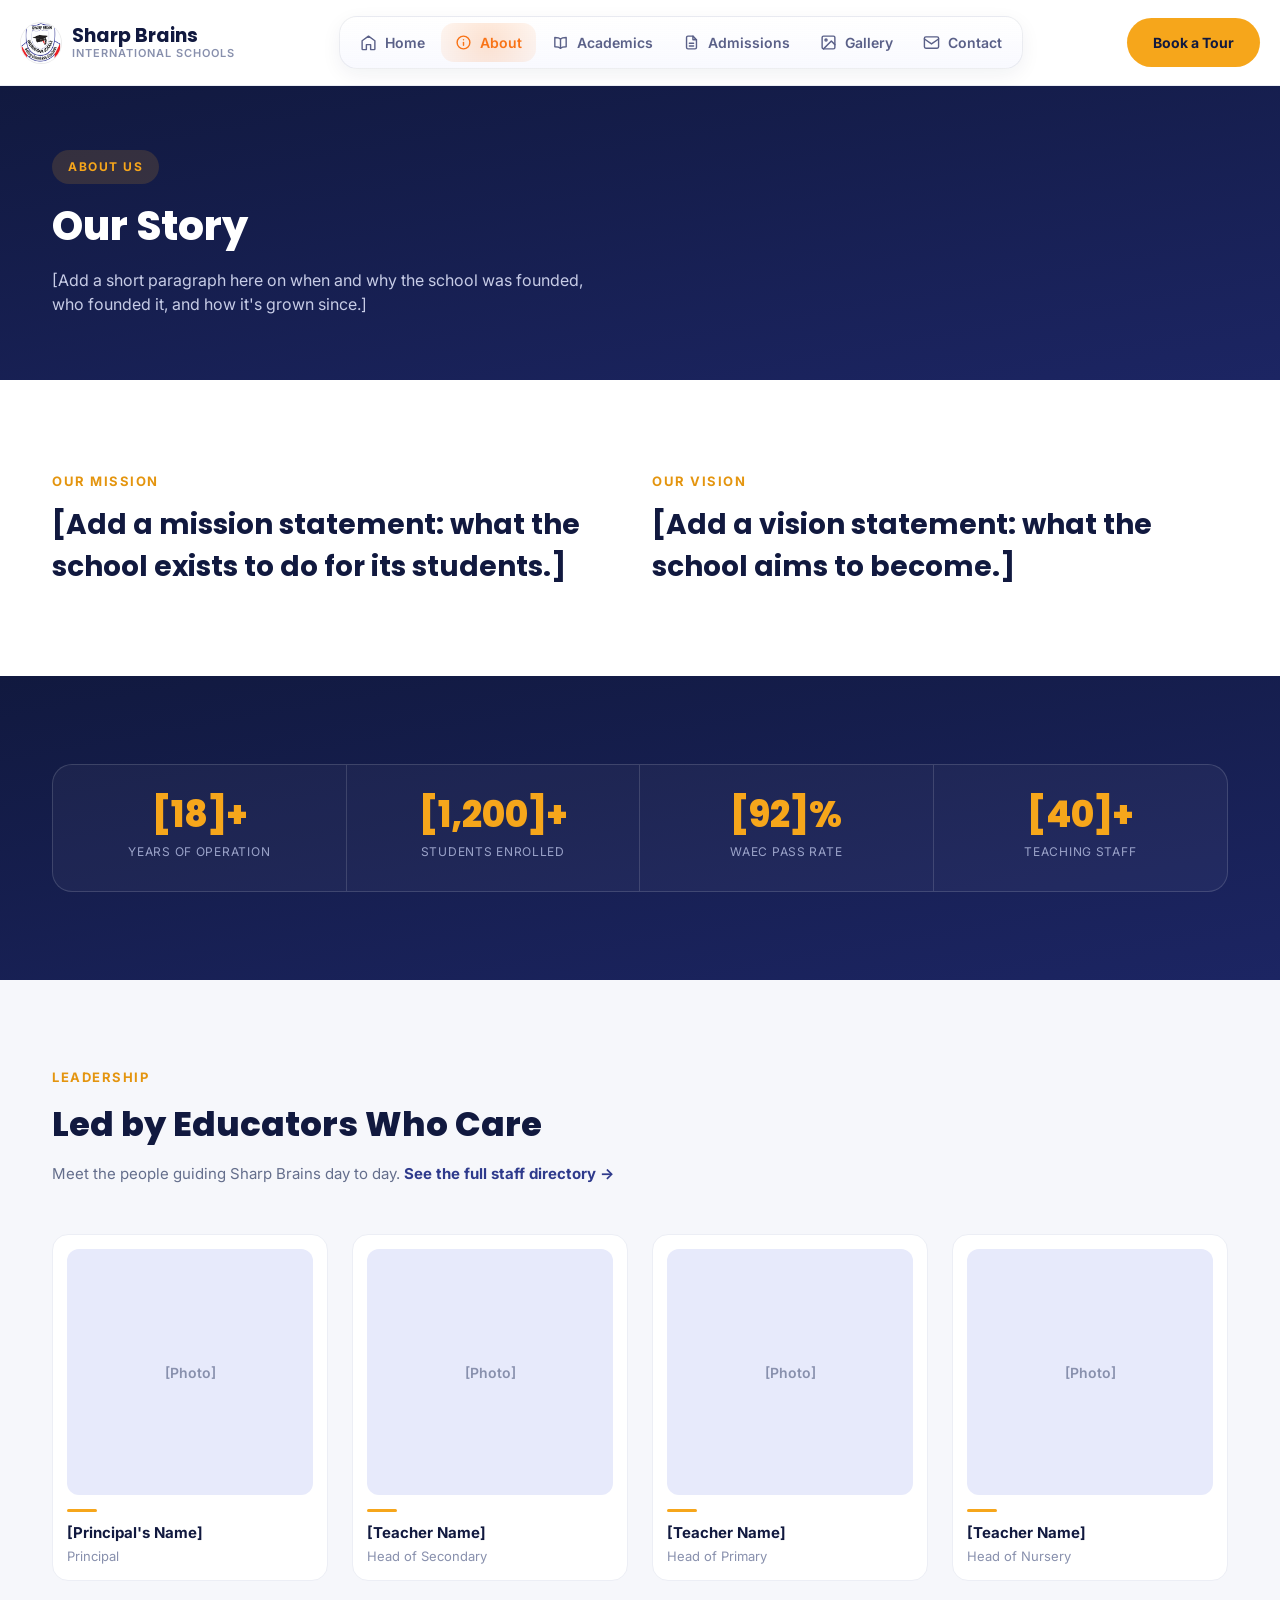
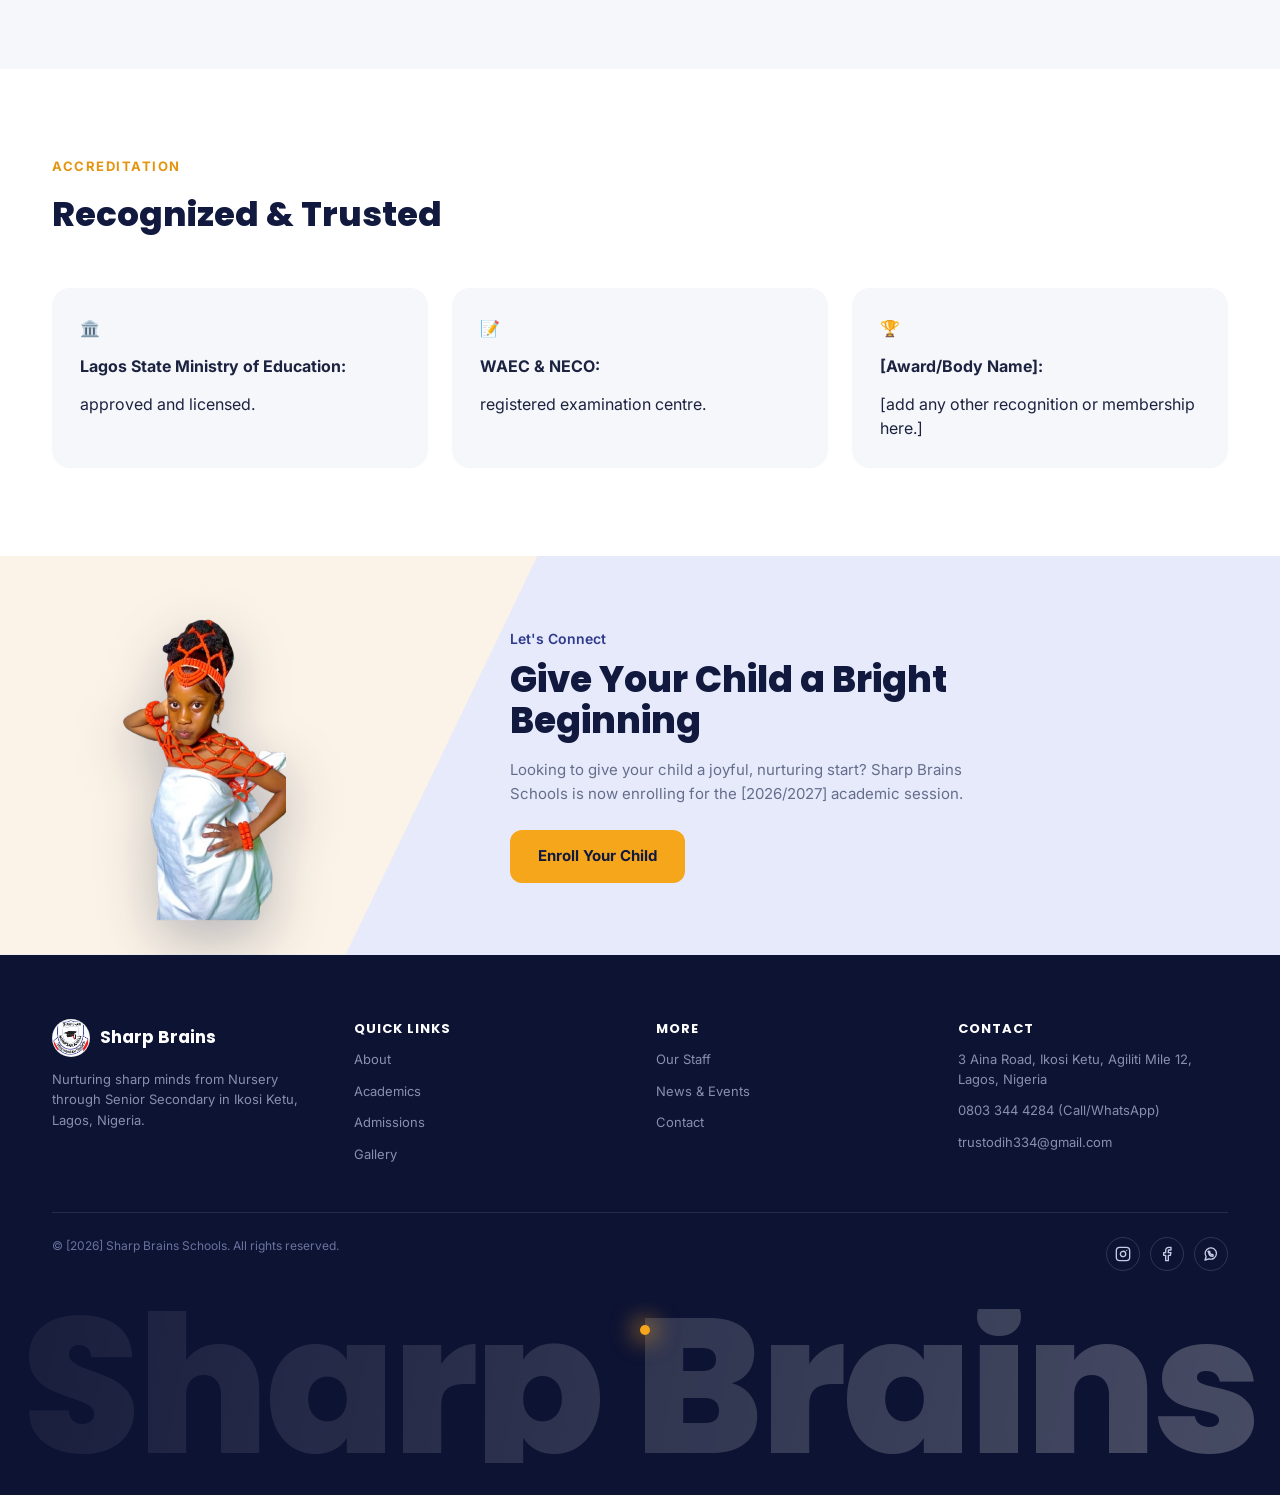
==== commit 641a3978: "Copy pass: cut the em-dash habit and tighten wording site-wide Replaced every "&mdash;" with a perio" ====
--- a/about.html
+++ b/about.html
@@ -36,7 +36,7 @@
   <div class="container">
     <span class="eyebrow">ABOUT US</span>
     <h1 style="color:#fff;font-size:40px;font-weight:800;padding-top:12px;">Our Story</h1>
-    <p style="color:#C7CCE6;max-width:560px;padding-top:12px;font-size:16px;">[Placeholder: a paragraph on when and why the school was founded, its founders, and its journey to today.]</p>
+    <p style="color:#C7CCE6;max-width:560px;padding-top:12px;font-size:16px;">[Add a short paragraph here on when and why the school was founded, who founded it, and how it's grown since.]</p>
   </div>
 </section>
 
@@ -44,11 +44,11 @@
   <div class="container grid grid-2">
     <div>
       <span class="eyebrow-dark">OUR MISSION</span>
-      <h2 style="font-size:28px;padding-top:12px;">[Placeholder mission statement &mdash; what the school exists to do for its students.]</h2>
+      <h2 style="font-size:28px;padding-top:12px;">[Add a mission statement: what the school exists to do for its students.]</h2>
     </div>
     <div>
       <span class="eyebrow-dark">OUR VISION</span>
-      <h2 style="font-size:28px;padding-top:12px;">[Placeholder vision statement &mdash; what the school aims to become.]</h2>
+      <h2 style="font-size:28px;padding-top:12px;">[Add a vision statement: what the school aims to become.]</h2>
     </div>
   </div>
 </section>
@@ -107,9 +107,9 @@
       <h2>Recognized &amp; Trusted</h2>
     </div>
     <div class="grid grid-3">
-      <div class="card sm">&#127963;&#65039; <strong>Lagos State Ministry of Education</strong> &mdash; Approved and licensed.</div>
-      <div class="card sm">&#128221; <strong>WAEC &amp; NECO</strong> &mdash; Registered examination centre.</div>
-      <div class="card sm">&#127942; <strong>[Award/Body Name]</strong> &mdash; [Placeholder recognition or membership.]</div>
+      <div class="card sm">&#127963;&#65039; <strong>Lagos State Ministry of Education:</strong> approved and licensed.</div>
+      <div class="card sm">&#128221; <strong>WAEC &amp; NECO:</strong> registered examination centre.</div>
+      <div class="card sm">&#127942; <strong>[Award/Body Name]:</strong> [add any other recognition or membership here.]</div>
     </div>
   </div>
 </section>
--- a/assets/styles.css
+++ b/assets/styles.css
@@ -153,9 +153,109 @@
 /* ---------- Hero / page banners ---------- */
 
 .hero {
+  position: relative;
+  overflow: hidden;
   background: linear-gradient(170deg, var(--navy) 0%, var(--navy-2) 65%, #22296E 100%);
   color: #fff;
   padding: 88px 0 64px;
+}
+
+.hero-aura {
+  position: absolute;
+  border-radius: 50%;
+  filter: blur(70px);
+  pointer-events: none;
+  z-index: 0;
+}
+
+.hero-aura-a {
+  width: 460px; height: 460px;
+  top: -160px; right: -120px;
+  background: radial-gradient(circle, rgba(246,166,27,0.35), rgba(246,166,27,0) 70%);
+  animation: heroAuraDriftA 14s ease-in-out infinite;
+}
+
+.hero-aura-b {
+  width: 420px; height: 420px;
+  bottom: -180px; left: -100px;
+  background: radial-gradient(circle, rgba(77,91,206,0.4), rgba(77,91,206,0) 70%);
+  animation: heroAuraDriftB 16s ease-in-out infinite;
+}
+
+@keyframes heroAuraDriftA {
+  0%, 100% { transform: translate(0, 0) scale(1); }
+  50% { transform: translate(-30px, 30px) scale(1.12); }
+}
+
+@keyframes heroAuraDriftB {
+  0%, 100% { transform: translate(0, 0) scale(1); }
+  50% { transform: translate(24px, -24px) scale(1.1); }
+}
+
+.hero .container { position: relative; z-index: 1; }
+
+.hero-in {
+  opacity: 0;
+  transform: translateY(18px);
+  animation: heroFadeUp 0.7s ease forwards;
+  animation-delay: var(--d, 0s);
+}
+
+@keyframes heroFadeUp {
+  to { opacity: 1; transform: translateY(0); }
+}
+
+.hero-fade-in {
+  opacity: 0;
+  animation: heroFadeOpacity 0.7s ease forwards;
+  animation-delay: var(--d, 0s);
+}
+
+@keyframes heroFadeOpacity {
+  to { opacity: 1; }
+}
+
+.hero-badge {
+  position: absolute;
+  bottom: -18px;
+  left: -18px;
+  display: flex;
+  align-items: center;
+  gap: 10px;
+  background: #fff;
+  color: var(--navy);
+  border-radius: 14px;
+  padding: 12px 16px;
+  box-shadow: 0 16px 32px rgba(10,14,46,0.35);
+  animation: heroBadgeFloat 3.5s ease-in-out infinite;
+  z-index: 2;
+}
+
+.hero-badge strong { display: block; font-size: 13px; font-weight: 700; line-height: 1.3; }
+.hero-badge span { font-size: 12px; color: var(--muted-2); }
+
+.hero-badge-dot {
+  width: 10px; height: 10px;
+  border-radius: 50%;
+  background: #2EBE6B;
+  box-shadow: 0 0 0 4px rgba(46,190,107,0.2);
+  flex-shrink: 0;
+}
+
+@keyframes heroBadgeFloat {
+  0%, 100% { transform: translateY(0); }
+  50% { transform: translateY(-8px); }
+}
+
+@media (prefers-reduced-motion: reduce) {
+  .hero-aura { animation: none; }
+  .hero-in, .hero-fade-in { opacity: 1; transform: none; animation: none; }
+  .hero-badge { animation: none; }
+}
+
+@media (max-width: 640px) {
+  .hero-badge { left: 12px; bottom: -14px; padding: 10px 14px; }
+  .hero-aura { display: none; }
 }
 
 .page-banner {
@@ -177,7 +277,7 @@
 
 .hero-flex { display: flex; flex-wrap: wrap; gap: 56px; align-items: center; }
 .hero-copy { flex: 1 1 480px; min-width: 0; display: flex; flex-direction: column; gap: 22px; }
-.hero-art { flex: 1 1 420px; min-width: 280px; display: flex; align-items: center; justify-content: center; }
+.hero-art { position: relative; flex: 1 1 420px; min-width: 280px; display: flex; align-items: center; justify-content: center; }
 
 .stat-row { display: flex; gap: 40px; flex-wrap: wrap; padding-top: 12px; }
 .stat { display: flex; flex-direction: column; gap: 2px; }
@@ -458,7 +558,7 @@
 }
 .footer-wordmark-wrap.in-view { opacity: 1; transform: translateY(0); }
 
-.footer-wordmark {
+.site-footer .footer-wordmark {
   display: inline-block;
   font-family: 'Poppins';
   font-weight: 800;
@@ -496,7 +596,7 @@
 }
 
 @media (prefers-reduced-motion: reduce) {
-  .footer-wordmark { animation: none; }
+  .site-footer .footer-wordmark { animation: none; }
   .footer-glow-dot { animation: none; }
   .footer-wordmark-wrap { opacity: 1; transform: none; transition: none; }
 }
@@ -950,76 +1050,112 @@
   .bento-item.wide { grid-column: span 2; }
 }
 
-/* ---------- Testimonial masonry ---------- */
-
-.testi-masonry {
-  column-count: 3;
-  column-gap: 20px;
-}
-
-.testi-card {
+/* ---------- Testimonial 3D marquee ---------- */
+
+.testi-3d-wrap {
   position: relative;
-  break-inside: avoid;
-  margin-bottom: 20px;
+  overflow: hidden;
+  height: 480px;
+  border-radius: 24px;
+  border: 1px solid var(--border);
+  background: var(--bg-alt);
+  perspective: 900px;
+}
+
+.testi-3d-stage {
+  position: absolute;
+  inset: 0;
+  display: flex;
+  align-items: center;
+  justify-content: center;
+  gap: 18px;
+  transform-style: preserve-3d;
+  transform: scale(1.18) rotateX(14deg) rotateY(-10deg) rotateZ(9deg);
+}
+
+.testi-3d-col {
+  width: 240px;
+  height: 640px;
+  overflow: hidden;
+  flex-shrink: 0;
+}
+
+.testi-3d-track {
+  display: flex;
+  flex-direction: column;
+  gap: 16px;
+  animation: testiScrollUp 26s linear infinite;
+}
+
+.testi-3d-track.testi-3d-down { animation-name: testiScrollDown; }
+
+.testi-3d-wrap:hover .testi-3d-track { animation-play-state: paused; }
+
+@keyframes testiScrollUp {
+  from { transform: translateY(0); }
+  to { transform: translateY(-50%); }
+}
+
+@keyframes testiScrollDown {
+  from { transform: translateY(-50%); }
+  to { transform: translateY(0); }
+}
+
+.testi-mini-card {
+  width: 100%;
   background: #fff;
   border: 1px solid var(--border);
-  border-radius: 16px;
-  padding: 24px 22px 20px;
-  box-shadow: 0 1px 2px rgba(17, 25, 63, 0.04);
-}
-
-.testi-quote {
-  position: absolute;
-  top: 10px;
-  right: 18px;
-  font-family: Georgia, serif;
-  font-size: 48px;
-  line-height: 1;
-  color: var(--border);
-  user-select: none;
-}
-
-.testi-card .stars { display: block; margin-bottom: 10px; letter-spacing: 2px; }
-
-.testi-text {
-  font-size: 14px;
-  line-height: 1.65;
-  color: #353D5C;
-  position: relative;
-  z-index: 1;
-}
-
-.testi-person {
-  display: flex;
-  align-items: center;
-  gap: 10px;
-  margin-top: 16px;
-  padding-top: 14px;
-  border-top: 1px solid var(--border);
-}
-
-.testi-avatar {
+  border-radius: 14px;
+  padding: 16px;
+  box-shadow: 0 1px 2px rgba(17, 25, 63, 0.05);
+}
+
+.testi-mini-head { display: flex; align-items: center; gap: 10px; }
+
+.testi-mini-avatar {
   flex-shrink: 0;
-  width: 34px;
-  height: 34px;
+  width: 32px;
+  height: 32px;
   border-radius: 50%;
   display: flex;
   align-items: center;
   justify-content: center;
-  font-size: 12px;
+  font-size: 11px;
   font-weight: 700;
   color: #fff;
 }
 
-.testi-name { font-weight: 700; font-size: 13px; color: var(--navy); line-height: 1.3; }
-.testi-role { font-size: 12px; color: #8890AD; line-height: 1.3; }
+.testi-mini-name { font-weight: 700; font-size: 12.5px; color: var(--navy); line-height: 1.3; }
+.testi-mini-role { font-size: 11px; color: #8890AD; line-height: 1.3; }
+.testi-mini-text { font-size: 12.5px; line-height: 1.55; color: #353D5C; margin-top: 10px; }
+
+.testi-3d-fade {
+  position: absolute;
+  pointer-events: none;
+  z-index: 2;
+}
+.testi-3d-fade-top { top: 0; left: 0; right: 0; height: 30%; background: linear-gradient(var(--bg-alt), transparent); }
+.testi-3d-fade-bottom { bottom: 0; left: 0; right: 0; height: 30%; background: linear-gradient(transparent, var(--bg-alt)); }
+.testi-3d-fade-left { top: 0; bottom: 0; left: 0; width: 12%; background: linear-gradient(90deg, var(--bg-alt), transparent); }
+.testi-3d-fade-right { top: 0; bottom: 0; right: 0; width: 12%; background: linear-gradient(270deg, var(--bg-alt), transparent); }
+
+@media (prefers-reduced-motion: reduce) {
+  .testi-3d-track { animation: none; }
+  .testi-3d-stage { transform: none; }
+  .testi-3d-wrap { height: auto; overflow: visible; }
+  .testi-3d-col { height: auto; overflow: visible; }
+}
 
 @media (max-width: 900px) {
-  .testi-masonry { column-count: 2; }
+  .testi-3d-stage { transform: scale(1) rotateX(10deg) rotateY(-6deg) rotateZ(6deg); gap: 12px; }
+  .testi-3d-col { width: 200px; }
 }
 
 @media (max-width: 640px) {
-  .testi-masonry { column-count: 1; }
+  .testi-3d-wrap { height: 400px; }
+  .testi-3d-col:nth-child(3), .testi-3d-col:nth-child(4) { display: none; }
+  .testi-3d-stage { transform: none; perspective: none; gap: 14px; }
+  .testi-3d-fade-left, .testi-3d-fade-right { display: none; }
 }
 
 /* ---------- 3D tilt ---------- */
